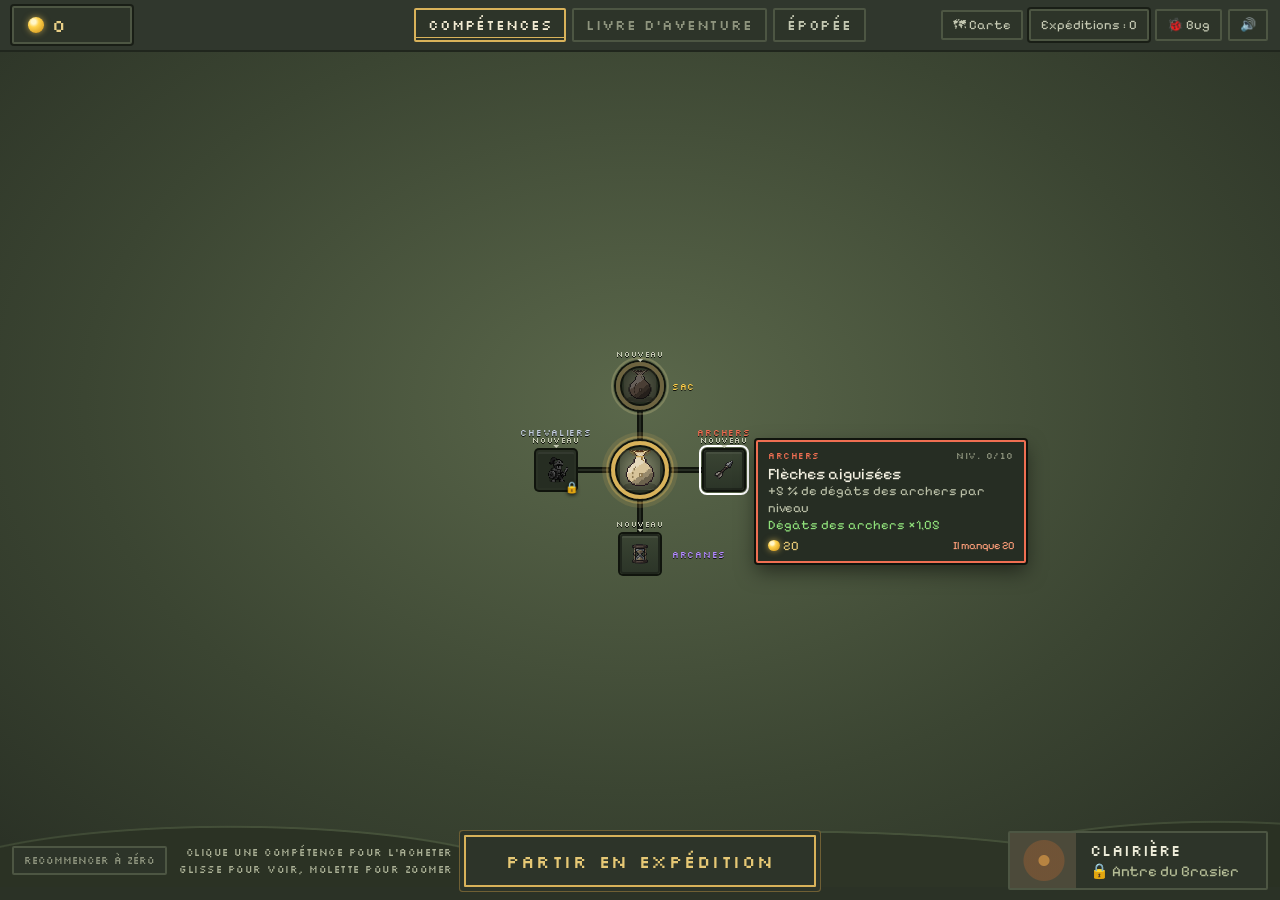
==== index.html @ e91e492b "Victoire animée sur l'écran de résultat et effets d'attaque propres à chaque classe Co-Authored-By: " ====
<!doctype html>
<html lang="fr">
<head>
<meta charset="utf-8">
<meta name="viewport" content="width=device-width, initial-scale=1, viewport-fit=cover">
<title>Sac sans Fond</title>
<link rel="preconnect" href="https://fonts.googleapis.com">
<link rel="stylesheet" href="https://fonts.googleapis.com/css2?family=Pixelify+Sans:wght@400;500;600;700&family=Silkscreen:wght@400;700&display=swap">
<link rel="stylesheet" href="style.css">
</head>
<body>
<div id="app">
  <canvas id="cv"></canvas>

  <div id="hud" hidden>
    <div id="hudLeft">
      <div class="chip" id="walletBox"><span class="coin-ico"></span><span id="wallet" class="num">0</span></div>
      <div id="runGain" class="num">+0 dans le sac</div>
      <div class="chip" id="bagBox">
        <div id="bagTop"><span id="tierName">Sac de toile</span><span id="tierMult">×1</span></div>
        <div class="bar"><div id="bagFill"></div></div>
        <div id="bagTxt" class="num">0 / 120</div>
      </div>
    </div>
    <div class="chip" id="timerBox"><div id="timer" class="num">30.0</div><div id="zoneTxt">Clairière</div></div>
    <div class="chip" id="screenBox"><div class="ttl">À l'écran</div><div id="screenList"></div></div>
  </div>
  <div class="chip" id="attrBox" hidden><div id="attrTop"><span id="attrName">Maintenir le clic : Focus</span><span id="attrTxt" class="num">3 s</span></div><div class="bar"><div id="attrFill"></div></div></div>
  <div id="bossBar" hidden><span id="bossName"></span><div class="bar"><div id="bossFill"></div></div></div>
  <div id="dropBar" hidden></div>
  <div id="ultBar" hidden></div>
  <div id="mapUi" hidden>
    <button class="edge" data-dir="up" aria-label="Aller vers le haut">▲</button>
    <button class="edge" data-dir="down" aria-label="Aller vers le bas">▼</button>
    <button class="edge" data-dir="left" aria-label="Aller vers la gauche">◀</button>
    <button class="edge" data-dir="right" aria-label="Aller vers la droite">▶</button>
    <canvas id="minimap" aria-label="Carte de la région"></canvas>
    <button class="ghost mute" id="muteRun" type="button">🔊</button>
  </div>
  <div id="hint" hidden>Clique pour larguer tes archers · Passe le gant sur les pièces</div>
  <div id="banner"></div>
  <div id="phase" hidden><div id="phaseTitle"></div><div id="phaseSub"></div><div class="tbar" id="phaseBar"><i id="phaseFill"></i><b style="left:25%"><u>×1,6</u></b><b style="left:50%"><u>×2,5</u></b><b style="left:75%"><u>×4</u></b></div></div>
  <div id="flash"></div>

  <section class="screen" id="atelier">
    <header class="topBar">
      <div class="chip big wallet"><span class="coin-ico"></span><span id="atelierWallet" class="num">0</span></div>
      <nav class="tabs" aria-label="Écrans de l'Atelier">
        <button class="tab on" type="button" aria-current="page">Compétences</button>
        <button class="tab" type="button" disabled title="Bientôt">Livre d'aventure</button>
      </nav>
      <div class="topRight">
        <button class="ghost worldBtn" id="worldBtn" type="button" title="Carte du monde (M)">🗺 Carte</button>
        <span class="chip small" id="runsChip">Expéditions : 0</span>
        <button class="ghost" id="bugBtn" type="button" title="Copie un rapport à coller sur Discord">🐞 Bug</button>
        <button class="ghost mute" type="button">🔊</button>
      </div>
    </header>
    <div id="treeWrap">
      <div id="treeScroll"><div id="treeInner"><svg id="treeLines"></svg></div></div>
      <aside id="info"></aside>
    </div>
    <div id="company" hidden></div>
    <div id="album" hidden></div>
    <div id="curio" hidden></div>
    <div id="epic" hidden></div>
    <div id="pets" hidden></div>
    <footer class="bottomBar">
      <div class="footLeft">
        <button class="ghost" id="reset">Recommencer à zéro</button>
        <p class="hintTxt">Clique une compétence pour l'acheter<br>Glisse pour voir, molette pour zoomer</p>
      </div>
      <button class="btn playBtn" id="go">Partir en expédition</button>
      <button class="zoneCard" id="lairBtn" type="button">
        <span class="zoneName" id="zoneName">Clairière</span>
        <span class="zoneBoss" id="zoneBoss">Antre du Brasier</span>
      </button>
      <span class="sub" id="stats" hidden></span>
    </footer>
  </section>

  <section class="screen" id="worldMap" hidden>
    <div class="wmBox">
      <header class="wmHead"><h2>Carte du monde</h2><span class="sub" id="wmSub"></span><button class="ghost" id="wmClose" type="button" aria-label="Fermer">✕</button></header>
      <div class="wmBody"><div id="wmPath"><svg id="wmLines"></svg></div><aside id="wmInfo"></aside></div>
    </div>
  </section>

  <section class="screen" id="result" hidden>
    <div class="box">
      <h2>Expédition terminée</h2>
      <canvas id="resParty" width="480" height="96"></canvas>
      <div class="resSub" id="resSub"></div>
      <div class="resTier"><span class="tierIco" id="resTierIco"></span><div class="tbar"><i id="resTierFill"></i><b style="left:25%"></b><b style="left:50%"></b><b style="left:75%"></b></div><span id="resMult" class="num"></span></div>
      <div class="resLine"><span>Ramassé</span><span class="num" id="resGot">0</span></div>
      <div class="total"><span><span class="coin-ico"></span>Total <b class="record" id="resRecord" hidden>Record !</b></span><span class="num" id="resTotal">0</span></div>
      <p class="resGoal" id="resGoal"></p>
      <dl id="resList"></dl>
      <p id="resNews"></p>
      <div class="resBtns">
        <button class="btn second" id="again" type="button">Rejouer</button>
        <button class="btn" id="back" type="button">Améliorer</button>
      </div>
      <div class="resKeys"><span><kbd>R</kbd> rejouer</span><span><kbd>Entrée</kbd> améliorer</span></div>
    </div>
    <div class="resDmg" id="resDmg"><h4>Dégâts de l'expédition</h4><ul id="dmgList"></ul></div>
    <div class="resBetter" id="resBetter" hidden></div>
  </section>
</div>
<canvas id="wipe" aria-hidden="true"></canvas>
<script type="module" src="src/main.js"></script>
</body>
</html>
---- style.css ----
/* Sac sans Fond : un plateau de jeu plein écran, HUD en parchemin sombre, Atelier du mage entre deux expéditions. */
:root {
  --night: #141a11;
  --panel: rgba(30, 40, 27, .95);
  --line: #55653f;
  --parch: #eef0d8;
  --ink: #b5bd96;
  --gold: #ffcf4a;
  --ember: #e8743b;
  --leaf: #8fd06a;
  --display: 'Pixelify Sans', 'Courier New', monospace;
  --body: 'Pixelify Sans', system-ui, sans-serif;
  color-scheme: dark;
}
* { box-sizing: border-box; }
html, body { height: 100%; margin: 0; }
body { background: var(--night); color: var(--parch); font-family: var(--body); overflow: hidden; -webkit-user-select: none; user-select: none; }
#app { position: relative; height: 100%; overflow: hidden; }
#cv { position: absolute; inset: 0; width: 100%; height: 100%; display: block; touch-action: none; cursor: none; }
.num { font-variant-numeric: tabular-nums; }
.coin-ico { display: inline-block; width: .9em; height: .85em; border-radius: 50%; background: radial-gradient(circle at 35% 30%, #fff6c8 0 15%, #ffd34d 35%, #c98a14 100%); box-shadow: 0 0 6px rgba(255, 210, 90, .6); vertical-align: -.08em; }
[hidden] { display: none !important; }

/* HUD */
#hud { position: absolute; inset: 0 0 auto 0; display: flex; gap: 10px; align-items: flex-start; justify-content: space-between; flex-wrap: wrap;
  padding-top: calc(10px + env(safe-area-inset-top, 0px)); padding-left: max(12px, env(safe-area-inset-left, 0px)); padding-right: max(12px, env(safe-area-inset-right, 0px)); pointer-events: none; }
.chip { background: var(--panel); border: 1px solid var(--line); border-radius: 12px; padding: 6px 12px; display: flex; align-items: center; gap: 8px; }
.chip.big { font-family: var(--display); font-size: 24px; color: var(--gold); }
#wallet { font-family: var(--display); font-size: 22px; color: var(--gold); }
#bagBox { flex-direction: column; align-items: stretch; gap: 4px; min-width: 190px; }
#bagTop { display: flex; justify-content: space-between; gap: 8px; font-size: 13px; font-weight: 800; }
.bar { height: 9px; border-radius: 5px; background: #120c07; overflow: hidden; position: relative; }
#bagFill { position: absolute; inset: 0 auto 0 0; width: 0; background: var(--tier, #d8c49a); }
#bagTxt { font-size: 12px; color: var(--ink); }
#timerBox { flex-direction: column; gap: 0; text-align: center; }
#timer { font-family: var(--display); font-size: 28px; line-height: 1; }
#zoneTxt { font-size: 11px; letter-spacing: .08em; text-transform: uppercase; color: var(--ink); }
#hudLeft { display: flex; flex-direction: column; align-items: flex-start; gap: 6px; }
#runGain { font-family: var(--display); font-size: 16px; color: var(--gold); text-shadow: 0 2px 0 #24161e, 0 0 6px rgba(0,0,0,.6); padding-left: 4px; }
#runGain.pop { animation: pop .25s ease-out; }
@keyframes pop { from { transform: scale(1.25); } to { transform: scale(1); } }
#screenBox { flex-direction: column; align-items: stretch; gap: 2px; min-width: 120px; font-size: 13px; }
#screenBox .ttl { font-size: 11px; letter-spacing: .08em; text-transform: uppercase; color: var(--ink); }
#screenList .row { display: flex; align-items: center; gap: 6px; font-weight: 800; }
#screenList canvas { width: 22px; height: 22px; image-rendering: pixelated; }
#screenList .hp { margin-left: auto; color: #9be36b; font-size: 12px; }
#attrBox { position: absolute; left: 50%; transform: translateX(-50%); bottom: calc(76px + env(safe-area-inset-bottom, 0px)); flex-direction: column; align-items: stretch; gap: 4px; min-width: 250px; font-size: 12px; font-weight: 800; color: var(--parch); pointer-events: none; }
#attrTop { display: flex; justify-content: space-between; gap: 10px; }
#attrTxt { color: var(--ink); font-weight: 500; }
#attrFill { height: 100%; width: 100%; background: #7fe0ff; }
#attrBox.lock #attrFill { background: #5a6a78; }
#attrBox.tear #attrFill { background: var(--gold); }

#dropBar { position: absolute; left: 50%; transform: translateX(-50%); bottom: calc(12px + env(safe-area-inset-bottom, 0px)); display: flex; gap: 8px; }
.card { font-family: var(--body); background: var(--panel); color: var(--parch); border: 2px solid var(--gold); border-radius: 14px; padding: 6px 14px 6px 8px; display: flex; align-items: center; gap: 8px; font-weight: 800; font-size: 14px; }
.card canvas { width: 34px; height: 34px; }
button.card { cursor: pointer; position: relative; border-color: var(--line); }
button.card.sel { border-color: var(--gold); box-shadow: 0 0 14px rgba(255, 207, 74, .45); }
.card .key { position: absolute; top: -8px; left: -6px; font-size: 11px; background: #141a11; border: 1px solid var(--line); border-radius: 6px; padding: 0 5px; color: var(--ink); }
#bossBar { position: absolute; top: calc(86px + env(safe-area-inset-top, 0px)); left: 50%; transform: translateX(-50%); width: min(360px, calc(100% - 140px)); pointer-events: none;
  background: var(--panel); border: 1px solid #a8242a; border-radius: 10px; padding: 4px 10px 6px; text-align: center; font-family: var(--display); font-size: 14px; color: #ffb090; }
#bossFill { height: 100%; width: 100%; background: linear-gradient(90deg, #a8242a, #ff5a2a); }
.card .cnt { font-family: var(--display); font-size: 22px; color: var(--gold); }
.card.empty { opacity: .45; border-color: var(--line); }
#hint { position: absolute; left: 50%; transform: translateX(-50%); bottom: calc(126px + env(safe-area-inset-bottom, 0px)); font-size: 14px; color: var(--parch); background: var(--panel); border-radius: 8px; padding: 4px 12px; pointer-events: none; white-space: nowrap; }

#banner { position: absolute; left: 0; right: 0; top: 22%; text-align: center; pointer-events: none; font-family: var(--display); font-size: clamp(36px, 8vw, 76px); color: var(--gold);
  text-shadow: 0 4px 0 #6b3a0c, 0 0 28px rgba(255, 200, 80, .45); opacity: 0; padding: 0 16px; }
#banner small { display: block; font-family: var(--body); font-weight: 800; font-size: 17px; color: var(--parch); text-shadow: 0 2px 6px #000; }
#banner.show { animation: pop 2.2s ease forwards; }
@keyframes pop { 0% { opacity: 0; transform: scale(.6); } 12% { opacity: 1; transform: scale(1.08); } 20% { transform: scale(1); } 80% { opacity: 1; } 100% { opacity: 0; } }

/* Carte : boutons de déplacement sur les bords et mini-map */
#mapUi { position: absolute; inset: 0; pointer-events: none; }
.edge { position: absolute; pointer-events: auto; width: 34px; height: 34px; border-radius: 10px; border: 1px solid var(--line); background: var(--panel); color: var(--parch);
  font-size: 14px; cursor: pointer; opacity: .55; touch-action: none; display: flex; align-items: center; justify-content: center; padding: 0; }
.edge:hover, .edge:active { opacity: 1; }
.edge[data-dir=up] { top: 132px; left: 50%; transform: translateX(-50%); }
.edge[data-dir=down] { bottom: calc(64px + env(safe-area-inset-bottom, 0px)); left: 50%; transform: translateX(-50%); }
.edge[data-dir=left] { left: max(8px, env(safe-area-inset-left, 0px)); top: 50%; transform: translateY(-50%); }
.edge[data-dir=right] { right: max(8px, env(safe-area-inset-right, 0px)); top: 50%; transform: translateY(-50%); }
#minimap { position: absolute; pointer-events: auto; right: max(12px, env(safe-area-inset-right, 0px)); bottom: calc(12px + env(safe-area-inset-bottom, 0px));
  width: 190px; border: 2px solid var(--line); border-radius: 8px; background: #1c2a1c; cursor: pointer; touch-action: none; box-shadow: 0 4px 14px rgba(0,0,0,.45); }

#muteRun { position: absolute; pointer-events: auto; left: max(12px, env(safe-area-inset-left, 0px)); bottom: calc(12px + env(safe-area-inset-bottom, 0px)); background: var(--panel); font-size: 16px; }
.mute { font-size: 16px; line-height: 1; }

/* Écrans */
.screen { position: absolute; inset: 0; display: flex; flex-direction: column; background: rgba(20, 13, 7, .8); backdrop-filter: blur(3px); -webkit-backdrop-filter: blur(3px); }
.screenHead { display: flex; flex-wrap: wrap; gap: 12px; align-items: center; justify-content: space-between;
  padding: calc(14px + env(safe-area-inset-top, 0px)) max(16px, env(safe-area-inset-right, 0px)) 14px max(16px, env(safe-area-inset-left, 0px)); }
.screenFoot { display: flex; gap: 12px; align-items: center; padding: 0 16px calc(12px + env(safe-area-inset-bottom, 0px)); }
.logo { margin: 0; font-family: var(--display); font-size: clamp(30px, 5vw, 46px); line-height: .95; color: var(--parch); text-shadow: 0 3px 0 #4a2e12; }
.logo span { color: var(--gold); }
.sub { margin: 4px 0 0; font-size: 14px; color: var(--ink); max-width: 48ch; }
.headRight { display: flex; gap: 10px; align-items: center; flex-wrap: wrap; }
.btn { font-family: var(--display); font-size: 20px; border: 0; border-radius: 14px; padding: 10px 22px; cursor: pointer; color: #3a1d00; background: linear-gradient(#ffe08a, #f0a93a); box-shadow: 0 4px 0 #9a5a16; }
.btn:active { transform: translateY(2px); box-shadow: 0 2px 0 #9a5a16; }
.btn[disabled] { filter: grayscale(1) brightness(.6); cursor: not-allowed; }
.btn.lair { color: #fff2c8; background: linear-gradient(#ff8a4a, #c8401e); box-shadow: 0 4px 0 #6a1e0e; text-shadow: 0 1px 0 #6a1e0e; }
.btn.lair:active { box-shadow: 0 2px 0 #6a1e0e; }
.btn:focus-visible, .ghost:focus-visible, .node:focus-visible { outline: 3px solid var(--leaf); outline-offset: 2px; }
.ghost { font-family: var(--body); font-weight: 800; font-size: 13px; background: none; border: 1px solid var(--line); color: var(--ink); border-radius: 10px; padding: 6px 10px; cursor: pointer; }

#treeWrap { flex: 1; min-height: 0; position: relative; display: flex;
  background: radial-gradient(ellipse at 42% 52%, rgba(255, 214, 140, .10), transparent 55%), radial-gradient(ellipse at 50% 50%, rgba(20, 12, 8, .2), rgba(10, 6, 4, .65)); }
#treeScroll { flex: 1; min-width: 0; overflow: auto; }
#treeInner { position: relative; margin: 0 auto; }
#treeLines { position: absolute; inset: 0; pointer-events: none; }
/* Médaillons : anneau aux couleurs de la branche, pierre sombre au centre */
.node { --c: #ffcf4a; position: absolute; width: 70px; height: 70px; margin: -35px 0 0 -35px; border-radius: 50%; cursor: pointer; display: flex; align-items: center; justify-content: center; padding: 0;
  border: 3px solid color-mix(in srgb, var(--c) 35%, #3a2a1a);
  background: radial-gradient(circle at 50% 38%, #3e4a2f, #1f281a 70%);
  box-shadow: inset 0 0 0 3px #0e130b, inset 0 -6px 12px rgba(0, 0, 0, .5), 0 4px 10px rgba(0, 0, 0, .5);
  transition: transform .12s, box-shadow .2s; }
.node:hover { transform: scale(1.08); }
.node canvas { width: 46px; height: 46px; pointer-events: none; filter: saturate(.55) brightness(.75); }
.node.owned canvas, .node.afford canvas, .node.root canvas { filter: none; }
.node .lv { position: absolute; bottom: -11px; left: 50%; transform: translateX(-50%); font-size: 11px; font-weight: 800; background: #141a11; border: 1.5px solid color-mix(in srgb, var(--c) 50%, #3a2a1a); border-radius: 999px; padding: 0 7px; color: var(--ink); white-space: nowrap; }
.node.owned { border-color: var(--c); box-shadow: inset 0 0 0 3px #0e130b, inset 0 0 16px color-mix(in srgb, var(--c) 35%, transparent), 0 0 14px color-mix(in srgb, var(--c) 45%, transparent); }
.node.owned .lv { color: var(--parch); border-color: var(--c); }
.node.afford { border-color: var(--gold); animation: nodePulse 1.6s ease-in-out infinite; }
.node.afford .lv { color: var(--gold); border-color: var(--gold); }
@keyframes nodePulse { 0%, 100% { box-shadow: inset 0 0 0 3px #0e130b, 0 0 6px rgba(255, 207, 74, .3); } 50% { box-shadow: inset 0 0 0 3px #0e130b, 0 0 20px rgba(255, 207, 74, .75); } }
.node.max { border-color: var(--c); }
.node.max .lv { background: var(--c); color: #141a11; border-color: var(--c); }
.node.root { width: 92px; height: 92px; margin: -46px 0 0 -46px; border-width: 4px; border-color: #ffe7a0; box-shadow: inset 0 0 0 3px #0e130b, 0 0 26px rgba(255, 231, 160, .45); }
.node.root canvas { width: 62px; height: 62px; }
.node.teaser { width: 52px; height: 52px; margin: -26px 0 0 -26px; border-style: dashed; border-color: rgba(201, 180, 142, .35); background: rgba(20, 13, 8, .7); box-shadow: none; }
.node.teaser .q { font-family: var(--display); font-size: 24px; color: rgba(201, 180, 142, .45); }
.node.sel { outline: 3px solid #fff; outline-offset: 3px; }
.branchLbl { position: absolute; transform: translate(-50%, -50%); font-family: var(--display); font-size: 15px; letter-spacing: .14em; text-transform: uppercase; color: var(--c); opacity: .75; pointer-events: none; text-shadow: 0 2px 6px #000; white-space: nowrap; }
#info { --c: #ffcf4a; border-top: 3px solid var(--c) !important; position: relative; align-self: flex-end; flex: none; margin: 0 max(16px, env(safe-area-inset-right, 0px)) 16px 8px; width: min(300px, calc(100% - 32px)); background: var(--panel); border: 1px solid var(--line); border-radius: 16px; padding: 14px; display: flex; flex-direction: column; gap: 8px; }
#info h3 { margin: 0; font-family: var(--display); font-size: 22px; color: var(--parch); }
#info .branch { font-size: 11px; letter-spacing: .1em; text-transform: uppercase; color: var(--c); font-weight: 800; }
#info p { margin: 0; font-size: 15px; line-height: 1.4; }
#info .eff { font-size: 14px; color: var(--leaf); font-weight: 800; }
#info .locked { font-size: 14px; color: #e8c88a; font-weight: 700; margin-top: 10px; }

#result .box { margin: auto; width: min(420px, calc(100% - 32px)); background: var(--panel); border: 1px solid var(--line); border-radius: 20px; padding: 22px; display: flex; flex-direction: column; gap: 12px; }
#result h2 { margin: 0; font-family: var(--display); font-size: 30px; color: var(--gold); text-align: center; }
#result dl { display: grid; grid-template-columns: 1fr auto; gap: 6px 16px; margin: 0; font-size: 15px; }
#result dt { color: var(--ink); }
#result dd { margin: 0; text-align: right; font-weight: 800; }
#result .total { border-top: 1px solid var(--line); padding-top: 10px; font-family: var(--display); font-size: 26px; color: var(--gold); display: flex; justify-content: space-between; }

@media (max-width: 600px) {
  #bagBox { min-width: 140px; }
  #hint, #screenBox { display: none; }
  #attrBox { min-width: 200px; bottom: calc(70px + env(safe-area-inset-bottom, 0px)); }
  .card .nm { display: none; }
  #bossBar { top: 120px; }
  #minimap { width: 120px; bottom: calc(70px + env(safe-area-inset-bottom, 0px)); }
  .edge[data-dir=up] { top: 166px; }
  #info { position: static; width: auto; margin: 0 16px 12px; }
  #treeWrap { flex-direction: column; }
}
@media (prefers-reduced-motion: reduce) { #banner.show { animation-duration: 3s; } }

/* Grand arbre, façon circuit : petites tuiles serrées, traits à angle droit, pastilles d'état */
#treeWrap { display: block; }
#treeScroll { position: absolute; inset: 0; cursor: grab; scrollbar-width: thin; }
#treeScroll.drag { cursor: grabbing; }
#treeScroll.drag .node { pointer-events: none; }
.node, .node.t-up, .node.t-unlock, .node.t-secret, .node.t-lock, .node.t-cls {
  width: 46px; height: 46px; margin: -23px 0 0 -23px; border-radius: 7px; border: 2px solid #5e6c44;
  background: linear-gradient(#323d2a, #222b1d); box-shadow: inset 0 0 0 2px #0e130b, 0 3px 0 #080b06; animation: none; transition: transform .1s; }
.node canvas, .node.t-up canvas, .node.t-unlock canvas, .node.t-secret canvas { width: 34px; height: 34px; filter: saturate(.6) brightness(.8); }
.node:hover { transform: scale(1.1); z-index: 3; }
.node.owned { border-color: #d9b45a; background: linear-gradient(#3f4c30, #28331f); box-shadow: inset 0 0 0 2px #0e130b, 0 3px 0 #080b06, 0 0 10px color-mix(in srgb, var(--c) 40%, transparent); }
.node.owned canvas, .node.afford canvas, .node.root canvas { filter: none; }
.node.afford { border-color: #ffd34d; animation: none; }
.node.t-unlock { border-style: double; border-width: 4px; }
.node.t-secret { border-style: dashed; }
.node.t-major, .node.t-cls { width: 54px; height: 54px; margin: -27px 0 0 -27px; border-radius: 50%; border: 3px solid #b8913f; box-shadow: inset 0 0 0 2px #0e130b, 0 0 0 2px #0e130b, 0 3px 0 #080b06; }
.node.t-major canvas, .node.t-cls canvas { width: 38px; height: 38px; }
.node.t-cls { border-color: #b58fd6; background: radial-gradient(circle at 50% 38%, #3e2c4a, #1a1220 70%); }
.node.t-lock { width: 50px; height: 50px; margin: -25px 0 0 -25px; border-radius: 16px; border: 3px double #8a7350; }
.node.t-ult { width: 42px; height: 42px; margin: -21px 0 0 -21px; border-radius: 5px; transform: rotate(45deg); border: 2px solid #c8613a; background: linear-gradient(135deg, #4a2418, #1d0f0a); }
.node.t-ult:hover { transform: rotate(45deg) scale(1.1); }
.node.t-ult canvas, .node.t-ult .pad, .node.t-ult .q, .node.t-ult .dot, .node.t-ult .ok { transform: rotate(-45deg); }
.node.t-ult canvas { width: 30px; height: 30px; }
.node.root { width: 70px; height: 70px; margin: -35px 0 0 -35px; border-radius: 50%; border: 4px solid #ffe7a0; box-shadow: inset 0 0 0 3px #0e130b, 0 0 0 3px #0e130b, 0 0 22px rgba(255, 231, 160, .45); }
.node.root canvas { width: 50px; height: 50px; }
.node.teaser { width: 34px; height: 34px; margin: -17px 0 0 -17px; border: 2px dashed #3c4830; background: #141a11; box-shadow: none; border-radius: 6px; clip-path: none; transform: none; }
.node.teaser .q { font-family: var(--display); font-size: 17px; color: #5d4e3a; }
.node.soon { border-style: dashed; border-color: #3c4830; background: #161d13; box-shadow: none; }
.node.soon canvas { filter: grayscale(1) brightness(.45); }
.node.locked { border-color: #5d5244; background: #192017; }
.node.locked canvas { filter: grayscale(1) brightness(.5); }
.node.sel { outline: 2px solid #fff; outline-offset: 3px; }
.node .lv { display: none; }
.node .dot { position: absolute; top: -5px; right: -5px; width: 11px; height: 11px; border-radius: 50%; background: #ffb020; box-shadow: 0 0 0 2px #0e130b, 0 0 8px #ffb020; }
.node .ok { position: absolute; right: -6px; bottom: -6px; min-width: 15px; height: 15px; padding: 0 2px; border-radius: 4px; background: #3fae4a; color: #fff; font: 900 10px/15px var(--body); text-align: center; box-shadow: 0 0 0 2px #0e130b; }
.node .pad { position: absolute; right: -7px; bottom: -6px; font-size: 13px; line-height: 1; filter: drop-shadow(0 1px 2px #000); color: var(--ink); }
.node .badge { position: absolute; top: auto; bottom: -15px; left: 50%; transform: translateX(-50%); font: 800 11px var(--display); color: #141a11; background: var(--gold); border-radius: 4px; padding: 0 4px; white-space: nowrap; }
.node.t-cls .badge { background: #e6c3ff; letter-spacing: -1px; }
.branchLbl { font-size: 11px; letter-spacing: .12em; opacity: 1; transform: translate(-50%, -50%); }
#info { position: absolute; z-index: 5; margin: 0; width: min(300px, calc(100% - 32px)); pointer-events: none; padding: 10px 12px; gap: 5px; box-shadow: 0 8px 24px rgba(0, 0, 0, .55); }
#info .btn { pointer-events: auto; font-size: 17px; padding: 7px 14px; }
#info h3 { font-size: 19px; }
#info p { font-size: 14px; }
#info .cond { font-size: 14px; color: #ff9f7a; font-weight: 700; }
#info .need { font-size: 13px; color: #ff9f7a; font-weight: 700; }
.branchLbl.right { transform: translate(0, -50%); }
.branchLbl.left { transform: translate(-100%, -50%); }

/* Thème pixel + vert mousse */
#treeWrap { background: radial-gradient(ellipse at 50% 45%, #3d4b30 0%, #2a3522 55%, #1a2215 100%) !important; }
#treeWrap::after { content: ''; position: absolute; left: 0; right: 0; bottom: 0; height: 70px; pointer-events: none;
  background: radial-gradient(ellipse 60% 100% at 30% 100%, #1d2618 60%, transparent 61%), radial-gradient(ellipse 55% 90% at 80% 100%, #1a2215 60%, transparent 61%); opacity: .9; }
body { -webkit-font-smoothing: none; font-smooth: never; }
h1, .btn, #info h3 { letter-spacing: .02em; }

/* Atelier : barre d'onglets en haut, barre de jeu en bas */
:root { --ui: 'Silkscreen', 'Pixelify Sans', monospace; }
#atelier { background: #1a2215; backdrop-filter: none; -webkit-backdrop-filter: none; }
.topBar { display: grid; grid-template-columns: 1fr auto 1fr; align-items: center; gap: 10px; padding: calc(8px + env(safe-area-inset-top, 0px)) max(12px, env(safe-area-inset-right, 0px)) 8px max(12px, env(safe-area-inset-left, 0px)); background: #202a1a; border-bottom: 2px solid #0e130b; box-shadow: 0 2px 0 #3c4830; z-index: 2; }
.topBar .wallet { justify-self: start; font-family: var(--ui); font-size: 18px; padding: 4px 12px; border-radius: 4px; }
.tabs { display: flex; gap: 6px; }
.tab { font: 400 15px var(--ui); letter-spacing: .08em; text-transform: uppercase; color: var(--ink); background: #1a2215; border: 2px solid #3c4830; border-radius: 3px; padding: 6px 16px; cursor: pointer; }
.tab.on { color: var(--parch); border-color: var(--gold); box-shadow: inset 0 -3px 0 var(--gold); }
.tab[disabled] { opacity: .55; cursor: default; }
.topRight { justify-self: end; display: flex; gap: 6px; align-items: center; }
.chip.small { font: 400 13px var(--ui); color: var(--ink); padding: 6px 10px; border-radius: 3px; }
.topRight .ghost { border-radius: 3px; border-width: 2px; }
.bottomBar { display: grid; grid-template-columns: 1fr auto 1fr; align-items: center; gap: 12px; padding: 10px max(12px, env(safe-area-inset-right, 0px)) calc(10px + env(safe-area-inset-bottom, 0px)) max(12px, env(safe-area-inset-left, 0px)); background: #202a1a; border-top: 2px solid #0e130b; box-shadow: 0 -2px 0 #3c4830; z-index: 2; }
.footLeft { display: flex; align-items: center; gap: 12px; min-width: 0; }
.footLeft .ghost { font: 400 11px var(--ui); border-radius: 3px; flex: none; }
.hintTxt { margin: 0; font: 400 11px/1.5 var(--ui); color: var(--ink); text-transform: uppercase; letter-spacing: .04em; text-align: right; flex: 1; }
.playBtn { font: 700 20px var(--ui); text-transform: uppercase; letter-spacing: .06em; border-radius: 4px; padding: 12px 34px; color: var(--gold); background: #1a2215; border: 3px solid var(--gold); box-shadow: inset 0 0 0 2px #0e130b, 0 3px 0 #0e130b; }
.playBtn:active { box-shadow: inset 0 0 0 2px #0e130b; }
.zoneCard { justify-self: end; display: flex; flex-direction: column; align-items: flex-start; gap: 2px; min-width: 220px; padding: 8px 14px 8px 64px; border-radius: 4px; border: 2px solid #3c4830; cursor: pointer; text-align: left;
  background: radial-gradient(circle at 30px 50%, rgba(255, 170, 70, .55) 0 6px, rgba(255, 120, 40, .18) 7px 22px, transparent 23px), #29341f; color: var(--parch); }
.zoneCard .zoneName { font: 400 16px var(--ui); text-transform: uppercase; letter-spacing: .06em; }
.zoneCard .zoneBoss { font: 500 14px var(--body); color: var(--gold); }
.zoneCard[disabled] { cursor: default; }
.zoneCard[disabled] .zoneBoss { color: var(--ink); }
.zoneCard:not([disabled]):hover { border-color: var(--gold); }
.branchLbl { font-family: var(--ui); font-size: 10px; letter-spacing: .1em; }
.node .badge, .node .ok { font-family: var(--ui); }
#info .branch { font-family: var(--ui); font-size: 10px; }
#info { border-radius: 4px; border-width: 2px; }
#info .btn { font-family: var(--ui); font-size: 14px; border-radius: 3px; }
/* nœuds majeurs : un halo doré autour du médaillon */
.node.t-major:not(.teaser)::before, .node.t-cls:not(.teaser)::before { content: ''; position: absolute; inset: -12px; border-radius: 50%; border: 2px solid rgba(255, 207, 74, .35); box-shadow: 0 0 14px rgba(255, 207, 74, .18); pointer-events: none; }
.node.t-major.owned::before { border-color: rgba(255, 207, 74, .6); }
@media (max-width: 860px) {
  .topBar { grid-template-columns: auto 1fr; }
  .tabs { justify-self: center; }
  .topRight { display: none; }
  .bottomBar { grid-template-columns: 1fr auto; }
  .footLeft { display: none; }
  .zoneCard { min-width: 0; }
}
#info { display: block; }
#info > * { margin: 0 0 5px; }
#info .infoIco { float: left; width: 46px; height: 46px; margin: 2px 10px 4px 0; border: 2px solid #5e6c44; border-radius: 4px; background: #222b1d; image-rendering: pixelated; }
#info .btn { display: block; width: 100%; clear: both; }
/* Effets d'achat dans l'arbre */
.node.pop { animation: nodePop .42s cubic-bezier(.3, 1.8, .5, 1); }
@keyframes nodePop { 0% { scale: 1; } 35% { scale: 1.35; } 100% { scale: 1; } }
.node.reveal { animation: nodeReveal .45s cubic-bezier(.3, 1.6, .5, 1) both; }
@keyframes nodeReveal { 0% { scale: 0; opacity: 0; } 100% { scale: 1; opacity: 1; } }
.spark { position: absolute; width: 5px; height: 5px; margin: -2px 0 0 -2px; pointer-events: none; z-index: 4; animation: spark .6s ease-out forwards; }
@keyframes spark { 0% { transform: translate(0, 0); opacity: 1; } 100% { transform: translate(var(--dx), var(--dy)); opacity: 0; } }
.buyRing { position: absolute; width: 20px; height: 20px; margin: -10px 0 0 -10px; border: 3px solid; border-radius: 50%; pointer-events: none; z-index: 4; animation: buyRing .55s ease-out forwards; }
@keyframes buyRing { 0% { transform: scale(1); opacity: .9; } 100% { transform: scale(5); opacity: 0; } }
.costFly { position: absolute; transform: translate(-50%, -50%); font: 700 16px var(--ui); color: #ffd34d; text-shadow: 0 2px 0 #0e130b, 0 0 6px #000; pointer-events: none; z-index: 5; white-space: nowrap; animation: costFly 1.1s ease-out forwards; }
@keyframes costFly { 0% { translate: 0 6px; opacity: 0; } 15% { translate: 0 0; opacity: 1; } 100% { translate: 0 -40px; opacity: 0; } }
.chip.spend { animation: spend .35s ease-out; }
@keyframes spend { 30% { transform: scale(1.12); color: #ff9f7a; } }
.node .newTag { position: absolute; bottom: calc(100% + 6px); left: 50%; transform: translateX(-50%); font: 400 9px var(--ui); letter-spacing: .08em; text-transform: uppercase; color: var(--parch); background: #0e130b; border: 1px solid var(--gold); border-radius: 2px; padding: 1px 4px; white-space: nowrap; pointer-events: none; animation: newBob 1.4s ease-in-out infinite; }
.node.t-ult .newTag { transform: rotate(-45deg) translate(0, -6px); }
@keyframes newBob { 50% { translate: 0 -3px; } }
@media (prefers-reduced-motion: reduce) { .node.pop, .node.reveal, .spark, .buyRing, .costFly, .node .newTag { animation: none; } .spark, .buyRing { display: none; } }
/* Fiche d'explication d'un événement (première fois) */
.evCard { position: absolute; left: 50%; top: 50%; transform: translate(-50%, -50%); z-index: 20; width: min(440px, calc(100% - 32px)); display: grid; grid-template-columns: 64px 1fr; gap: 10px 14px; align-items: center;
  background: var(--panel); border: 3px solid var(--gold); border-radius: 4px; padding: 14px; box-shadow: 0 0 0 3px #0e130b, 0 12px 40px rgba(0, 0, 0, .6); animation: evIn .3s cubic-bezier(.3, 1.6, .5, 1); }
.evCard canvas { width: 64px; height: 64px; background: #222b1d; border: 2px solid #5e6c44; border-radius: 4px; image-rendering: pixelated; }
.evCard h3 { margin: 0 0 4px; font: 700 18px var(--ui); color: var(--gold); text-transform: uppercase; letter-spacing: .05em; }
.evCard p { margin: 0; font-size: 15px; line-height: 1.35; }
.evCard .btn { grid-column: 1 / -1; justify-self: end; font: 400 14px var(--ui); text-transform: uppercase; padding: 7px 18px; border-radius: 3px; }
@keyframes evIn { 0% { transform: translate(-50%, -50%) scale(.6); opacity: 0; } 100% { transform: translate(-50%, -50%) scale(1); opacity: 1; } }
/* Bilan : panneau à droite, la carte reste visible derrière */
#result { background: linear-gradient(90deg, rgba(10, 14, 8, .15), rgba(10, 14, 8, .7)); backdrop-filter: none; -webkit-backdrop-filter: none; }
#result .box { margin: auto max(24px, 6vw) auto auto; width: min(400px, calc(100% - 32px)); border: 3px solid var(--gold); border-radius: 4px; box-shadow: 0 0 0 3px #0e130b, 0 16px 40px rgba(0, 0, 0, .6); animation: evIn2 .35s cubic-bezier(.3, 1.5, .5, 1); }
@keyframes evIn2 { 0% { transform: translateX(40px); opacity: 0; } 100% { transform: none; opacity: 1; } }
#result h2 { font: 700 22px var(--ui); text-transform: uppercase; letter-spacing: .06em; color: #1b140e; background: var(--gold); margin: -22px -22px 4px; padding: 10px; box-shadow: inset 0 -3px 0 #c98a14; }
#result dl { font-size: 14px; }
#result .total { font: 700 24px var(--ui); align-items: center; }
#result .record { font: 400 11px var(--ui); color: #1b140e; background: #ff9f7a; border-radius: 2px; padding: 2px 5px; vertical-align: 3px; margin-left: 6px; animation: newBob 1.2s ease-in-out infinite; display: inline-block; }
#resNews { margin: 0; min-height: 1em; font: 400 13px var(--ui); color: var(--leaf); text-transform: uppercase; text-align: center; }
.resBtns { display: grid; grid-template-columns: 1fr 1fr; gap: 10px; }
.resBtns .btn { font: 700 15px var(--ui); text-transform: uppercase; border-radius: 3px; padding: 10px 8px; }
.resBtns .btn.second { color: var(--parch); background: #29341f; box-shadow: 0 4px 0 #0e130b; border: 2px solid #5e6c44; }
.resBtns kbd { display: block; font: 400 9px var(--ui); opacity: .7; margin-top: 2px; }

/* ===== Rendu v3 : plus fin, plus sobre, plus lisible (d'après l'analyse des vidéos de référence) =====
   Règles : traits fins cernés de noir, tuiles petites et sombres, cadre qui dit l'état
   (sombre = pas encore, crème lumineux = achetable, or = acheté + coche verte), texte pixel fin, jamais en gras. */
:root { --v3-bg1: #5b684b; --v3-bg2: #3b4532; --v3-bg3: #2b3226; --v3-panel: #2d3429; --v3-edge: #4d5643; --v3-ink: #c4c8b2; --v3-dim: #8e947e; --v3-gold: #d8b25a; --v3-cream: #f4ecd2; --v3-ok: #4fb54a; }
#atelier { background: var(--v3-bg3); }
#treeWrap { background: radial-gradient(ellipse 70% 75% at 50% 42%, var(--v3-bg1) 0%, var(--v3-bg2) 62%, var(--v3-bg3) 100%) !important; }
/* sol sombre ondulé en bas, la barre du bas est posée dessus */
#treeWrap::after { height: 64px; opacity: 1;
  background: radial-gradient(ellipse 34% 120% at 18% 100%, #323a2b 70%, transparent 71%), radial-gradient(ellipse 40% 110% at 62% 100%, #343c2d 70%, transparent 71%), radial-gradient(ellipse 30% 130% at 95% 100%, #313929 70%, transparent 71%); }

/* barres du haut et du bas : sombres, fines, texte clair non gras */
.topBar { background: #30372d; border-bottom: 2px solid #20261d; box-shadow: none; padding-top: calc(6px + env(safe-area-inset-top, 0px)); padding-bottom: 6px; }
.topBar .wallet { font: 400 16px var(--ui); color: #e9cf86; background: var(--v3-panel); border: 2px solid var(--v3-edge); border-radius: 2px; padding: 5px 14px; min-width: 120px; }
.tab { font: 400 14px var(--ui); letter-spacing: .06em; color: var(--v3-ink); background: var(--v3-panel); border: 2px solid var(--v3-edge); border-radius: 2px; padding: 6px 18px; box-shadow: none; }
.tab.on { color: #f1ead2; border-color: var(--v3-gold); box-shadow: inset 0 -4px 0 -2px var(--v3-panel), inset 0 -5px 0 -2px var(--v3-gold); }
.tab[disabled] { opacity: 1; color: var(--v3-dim); }
.chip.small, .topRight .ghost { font: 400 13px var(--body); color: var(--v3-ink); background: var(--v3-panel); border: 2px solid var(--v3-edge); border-radius: 2px; }
.bottomBar { background: transparent; border-top: 0; box-shadow: none; margin-top: -64px; position: relative; padding-top: 8px; }
.hintTxt { font: 400 10px/1.7 var(--ui); color: #aab095; letter-spacing: .05em; }
.footLeft .ghost { font: 400 10px var(--ui); color: var(--v3-dim); background: var(--v3-panel); border: 2px solid var(--v3-edge); border-radius: 2px; }
.playBtn { font: 400 18px var(--ui); letter-spacing: .08em; color: #e6c875; background: var(--v3-panel); border: 2px solid var(--v3-gold); border-radius: 1px; padding: 12px 64px;
  box-shadow: 0 0 0 4px var(--v3-panel), 0 0 0 5px #6f5f34; }
.playBtn:hover { color: #fff1c4; border-color: #f0cf78; }
.playBtn:active { transform: translateY(1px); box-shadow: 0 0 0 4px var(--v3-panel), 0 0 0 5px #6f5f34; }
.zoneCard { border-radius: 2px; border: 2px solid var(--v3-edge); background: radial-gradient(circle at 34px 50%, rgba(255, 170, 70, .6) 0 5px, rgba(255, 120, 40, .2) 6px 20px, transparent 21px), linear-gradient(90deg, #4c4a3a 0 66px, var(--v3-panel) 66px); padding-left: 80px; min-width: 260px; }
.zoneCard .zoneName { font: 400 15px var(--ui); color: #ecebd8; letter-spacing: .06em; }
.zoneCard .zoneBoss { font: 400 15px var(--body); color: #e6c875; }

/* liens : fins, cernés de noir ; vifs une fois achetés, presque noirs sinon */
#treeLines path { shape-rendering: crispEdges; }

/* tuiles : petites, coins presque droits, fond ardoise, icône à 70 % */
.node, .node.t-up, .node.t-unlock, .node.t-secret, .node.t-lock, .node.t-cls {
  width: 40px; height: 40px; margin: -20px 0 0 -20px; border-radius: 3px; border: 2px solid #20261d;
  background: linear-gradient(#3a4433, #2c3528); box-shadow: 0 0 0 2px #10140d, inset 0 2px 0 rgba(255, 255, 255, .06); }
.node canvas, .node.t-up canvas, .node.t-unlock canvas, .node.t-secret canvas { width: 28px; height: 28px; filter: saturate(.35) brightness(.6); }
.node:hover { transform: scale(1.06); }
.node.owned { border-color: var(--v3-gold); background: linear-gradient(#45503a, #333d2d); box-shadow: 0 0 0 2px #10140d, inset 0 2px 0 rgba(255, 255, 255, .08); }
.node.afford { border-color: var(--v3-cream); background: linear-gradient(#4a5640, #36412f);
  box-shadow: 0 0 0 2px #10140d, 0 0 0 6px rgba(244, 228, 160, .16), 0 0 14px 4px rgba(244, 228, 160, .22); }
.node.owned.afford { border-color: var(--v3-cream); }
.node.max { border-color: var(--v3-gold); }
.node.t-unlock { border-style: solid; border-width: 2px; }
.node.t-unlock::after { content: ''; position: absolute; inset: 3px; border: 1px solid rgba(216, 178, 90, .35); border-radius: 1px; pointer-events: none; }
.node.locked, .node.soon { border-color: #2a3125; border-style: solid; background: #262d22; }
.node.locked canvas, .node.soon canvas { filter: grayscale(1) brightness(.4); }
.node .pad { right: -5px; bottom: -5px; font-size: 11px; }
/* pastille « achetable » : petite pièce orange en haut à droite */
.node .dot { top: -6px; right: -6px; width: 10px; height: 10px; border-radius: 50%; background: radial-gradient(circle at 35% 35%, #ffd98a, #f0a030 60%, #c87414); box-shadow: 0 0 0 2px #10140d; }
/* coche verte d'achat en bas à droite, sans chiffre (le niveau est dans la fiche) */
.node .ok { right: -5px; bottom: -5px; width: 12px; min-width: 0; height: 12px; padding: 0; border-radius: 1px; font: 400 9px/12px var(--ui); color: #eaffde; background: linear-gradient(#66c95c, #3c9a37); box-shadow: 0 0 0 2px #10140d; overflow: hidden; }
/* nœuds majeurs : médaillon rond, anneau or épais */
.node.t-major, .node.t-cls { width: 48px; height: 48px; margin: -24px 0 0 -24px; border-radius: 50%; border: 4px solid #6e6440;
  background: radial-gradient(circle at 50% 40%, #3e4835, #252c20 72%); box-shadow: 0 0 0 2px #10140d, inset 0 0 0 2px #10140d; }
.node.t-major canvas, .node.t-cls canvas { width: 32px; height: 32px; }
.node.t-major.owned, .node.t-cls.owned { border-color: var(--v3-gold); }
.node.t-major.afford, .node.t-cls.afford { border-color: var(--v3-cream); box-shadow: 0 0 0 2px #10140d, inset 0 0 0 2px #10140d, 0 0 16px 6px rgba(244, 228, 160, .25); }
.node.t-major:not(.teaser)::before, .node.t-cls:not(.teaser)::before { inset: -9px; border: 2px solid rgba(244, 228, 160, .22); box-shadow: none; }
.node.t-major.owned::before { border-color: rgba(216, 178, 90, .4); }
.node.t-cls { border-color: #7b6690; }
.node.t-cls.owned { border-color: #c7a6e6; }
/* ultimes : losange à quatre pointes, notre forme à nous */
.node.t-ult { width: 36px; height: 36px; margin: -18px 0 0 -18px; border: 2px solid #8a5a3a; background: linear-gradient(135deg, #4a3020, #24170f); box-shadow: 0 0 0 2px #10140d, 0 0 0 6px rgba(232, 116, 59, .14); }
.node.t-ult.owned { border-color: #f09a5a; }
.node.t-ult canvas { width: 26px; height: 26px; }
/* le sac au centre */
.node.root { width: 58px; height: 58px; margin: -29px 0 0 -29px; border: 4px solid var(--v3-gold); background: radial-gradient(circle at 50% 40%, #4b5640, #2a3224 72%);
  box-shadow: 0 0 0 2px #10140d, inset 0 0 0 2px #10140d, 0 0 0 9px rgba(216, 178, 90, .14); }
.node.root canvas { width: 40px; height: 40px; }
.node .badge { bottom: -13px; font: 400 9px var(--ui); color: #10140d; background: var(--v3-gold); border-radius: 1px; padding: 1px 3px; box-shadow: 0 0 0 1px #10140d; }
.node .newTag { bottom: calc(100% + 7px); font: 400 8px var(--ui); color: var(--v3-ink); background: none; border: 0; padding: 0; text-shadow: 0 1px 0 #10140d; }
.node .newTag::after { content: ''; position: absolute; left: 50%; top: 100%; margin-left: -3px; border: 3px solid transparent; border-top-color: var(--v3-ink); }
.branchLbl { font: 400 9px var(--ui); letter-spacing: .08em; text-shadow: 0 1px 0 #10140d; }

/* fiche : panneau sombre fin, bord de la couleur de la famille, pas de gros bouton */
#info { background: #262d23; border: 2px solid var(--c) !important; border-radius: 2px; padding: 8px 10px 7px; width: min(270px, calc(100% - 32px)); box-shadow: 0 0 0 2px #10140d, 0 8px 20px rgba(0, 0, 0, .5); }
#info > * { margin: 0 0 3px; }
#info .infoIco { display: none; }
#info .branch { display: flex; justify-content: space-between; gap: 8px; font: 400 9px var(--ui); letter-spacing: .06em; color: var(--c); }
#info .branch i { font-style: normal; color: var(--v3-dim); }
#info h3 { font: 400 16px var(--body); color: #f4f1e2; letter-spacing: 0; }
#info p { font: 400 13px/1.3 var(--body); color: #b9bea6; }
#info .eff { font: 400 13px/1.3 var(--body); color: #e8ead8; }
#info .eff b { font-weight: 400; color: #8fe07a; }
#info .price { display: flex; justify-content: space-between; align-items: center; margin: 4px 0 0; font: 400 13px var(--body); color: #e6c875; }
#info .price .go { font: 400 9px var(--ui); color: #8fe07a; letter-spacing: .05em; }
#info .price .need { font: 400 11px var(--body); color: #ff9f7a; }
#info .locked, #info .cond { font: 400 12px var(--body); color: #e8b88a; margin-top: 4px; }
.node.owned canvas, .node.afford canvas, .node.root canvas { filter: none !important; }
#treeWrap::after { height: 70px; background: radial-gradient(ellipse 34% 120% at 18% 100%, #2b3224 70%, transparent 71%), radial-gradient(ellipse 40% 110% at 62% 100%, #2d3426 70%, transparent 71%), radial-gradient(ellipse 30% 130% at 95% 100%, #2a3123 70%, transparent 71%);
  filter: drop-shadow(0 -2px 0 rgba(120, 140, 95, .25)); }
.hintTxt { white-space: nowrap; }
.playBtn { padding: 12px 40px; min-width: 240px; }

/* ===== Rendu v3 en expédition : boîtes carrées sombres, bord fin, texte pixel fin ===== */
.chip { background: rgba(38, 45, 34, .92); border: 2px solid var(--v3-edge); border-radius: 2px; box-shadow: 0 0 0 2px rgba(16, 20, 13, .7); }
.chip.big, #wallet { font: 400 18px var(--ui); color: #e9cf86; }
#timer { font: 400 24px var(--ui); color: #f1ead2; }
#zoneTxt, #screenBox .ttl { font: 400 9px var(--ui); letter-spacing: .06em; color: var(--v3-dim); }
#bagTop { font: 400 11px var(--ui); color: #e9cf86; letter-spacing: .04em; text-transform: uppercase; }
#bagTxt { font: 400 12px var(--body); color: var(--v3-ink); }
.bar { height: 8px; border-radius: 0; background: #151a12; box-shadow: inset 0 0 0 1px #0c0f0a; }
#runGain { font: 400 13px var(--ui); color: #e9cf86; }
#screenList .row { font: 400 13px var(--body); }
#screenList .hp { font: 400 12px var(--body); color: #f08a6a; }
.card { border-radius: 2px; border: 2px solid var(--v3-edge); background: rgba(38, 45, 34, .94); font: 400 13px var(--ui); box-shadow: 0 0 0 2px rgba(16, 20, 13, .7); }
button.card.sel { border-color: var(--v3-cream); box-shadow: 0 0 0 2px #10140d, 0 0 14px rgba(244, 228, 160, .35); }
.card .cnt { font: 400 18px var(--ui); color: #e9cf86; }
.card .key { border-radius: 1px; font: 400 9px var(--ui); }
#hint { border-radius: 2px; font: 400 13px var(--body); color: var(--v3-ink); background: rgba(38, 45, 34, .9); border: 2px solid var(--v3-edge); }
#attrBox { font: 400 11px var(--ui); }
#attrTxt { font: 400 11px var(--body); }
#minimap { border-radius: 2px; border: 2px solid var(--v3-edge); box-shadow: 0 0 0 2px #10140d; }
#bossBar { border-radius: 2px; font: 400 12px var(--ui); }
.edge { border-radius: 2px; }
/* bandeau d'annonce : une bande sombre sur toute la largeur, texte pixel net */
#banner { top: 26%; padding: 10px 16px 12px; font: 400 clamp(26px, 4.2vw, 44px) var(--ui); letter-spacing: .06em; text-transform: uppercase; color: #f4e7b8;
  text-shadow: 0 3px 0 #10140d; background: linear-gradient(transparent, rgba(16, 20, 13, .72) 18%, rgba(16, 20, 13, .72) 82%, transparent); }
#banner small { font: 400 13px var(--body); text-transform: none; letter-spacing: 0; color: var(--v3-ink); text-shadow: 0 1px 0 #10140d; margin-top: 4px; }
/* fiche d'événement : bandeau de titre, texte plus petit, bouton sobre */
.evCard { border: 2px solid var(--v3-gold); border-radius: 2px; background: #262d23; box-shadow: 0 0 0 2px #10140d, 0 12px 40px rgba(0, 0, 0, .6); grid-template-columns: 56px 1fr; padding: 0 14px 12px; }
.evCard h3 { grid-column: 1 / -1; margin: 0 -14px 4px; padding: 7px 14px; font: 400 14px var(--ui); color: #f4e7b8; background: #343c2e; border-bottom: 2px solid #10140d; }
.evCard h3::before { content: 'i'; display: inline-block; width: 15px; height: 15px; margin-right: 8px; border: 2px solid var(--v3-gold); border-radius: 50%; font: 400 9px/11px var(--ui); text-align: center; color: var(--v3-gold); vertical-align: 1px; }
.evCard canvas { width: 56px; height: 56px; border-radius: 1px; border: 2px solid var(--v3-edge); }
.evCard p { font: 400 14px/1.35 var(--body); color: var(--v3-ink); }
.evCard .btn { font: 400 12px var(--ui); color: #e6c875; background: var(--v3-panel); border: 2px solid var(--v3-gold); border-radius: 1px; box-shadow: none; padding: 6px 16px; }
/* bilan */
#result .box { border: 2px solid var(--v3-gold); border-radius: 2px; background: #262d23; box-shadow: 0 0 0 2px #10140d, 0 16px 40px rgba(0, 0, 0, .6); }
#result h2 { font: 400 18px var(--ui); color: #2a2216; background: linear-gradient(#f0cf8a, #d8a95a); box-shadow: inset 0 -2px 0 #9a7430, 0 2px 0 #10140d; }
#result dl { font: 400 14px var(--body); }
#result dd { font-weight: 400; }
#result .total { font: 400 22px var(--ui); color: #e9cf86; }
.resBtns .btn { font: 400 13px var(--ui); color: #e6c875; background: var(--v3-panel); border: 2px solid var(--v3-gold); border-radius: 1px; box-shadow: none; }
.resBtns .btn.second { color: var(--v3-ink); border-color: var(--v3-edge); background: var(--v3-panel); box-shadow: none; }

/* ===== Rendu v3 : curseurs, fin d'expédition, transitions ===== */
:root { --cur: url("data:image/svg+xml,%3Csvg xmlns='http://www.w3.org/2000/svg' width='24' height='32' shape-rendering='crispEdges'%3E%3Crect x='0' y='0' width='2' height='2' fill='%2310140d'/%3E%3Crect x='0' y='2' width='2' height='2' fill='%2310140d'/%3E%3Crect x='2' y='2' width='2' height='2' fill='%2310140d'/%3E%3Crect x='0' y='4' width='2' height='2' fill='%2310140d'/%3E%3Crect x='2' y='4' width='2' height='2' fill='%23c9bf9e'/%3E%3Crect x='4' y='4' width='2' height='2' fill='%2310140d'/%3E%3Crect x='0' y='6' width='2' height='2' fill='%2310140d'/%3E%3Crect x='2' y='6' width='2' height='2' fill='%23c9bf9e'/%3E%3Crect x='4' y='6' width='2' height='2' fill='%23f4ecd2'/%3E%3Crect x='6' y='6' width='2' height='2' fill='%2310140d'/%3E%3Crect x='0' y='8' width='2' height='2' fill='%2310140d'/%3E%3Crect x='2' y='8' width='2' height='2' fill='%23c9bf9e'/%3E%3Crect x='4' y='8' width='2' height='2' fill='%23f4ecd2'/%3E%3Crect x='6' y='8' width='2' height='2' fill='%23f4ecd2'/%3E%3Crect x='8' y='8' width='2' height='2' fill='%2310140d'/%3E%3Crect x='0' y='10' width='2' height='2' fill='%2310140d'/%3E%3Crect x='2' y='10' width='2' height='2' fill='%23c9bf9e'/%3E%3Crect x='4' y='10' width='2' height='2' fill='%23f4ecd2'/%3E%3Crect x='6' y='10' width='2' height='2' fill='%23f4ecd2'/%3E%3Crect x='8' y='10' width='2' height='2' fill='%23f4ecd2'/%3E%3Crect x='10' y='10' width='2' height='2' fill='%2310140d'/%3E%3Crect x='0' y='12' width='2' height='2' fill='%2310140d'/%3E%3Crect x='2' y='12' width='2' height='2' fill='%23c9bf9e'/%3E%3Crect x='4' y='12' width='2' height='2' fill='%23f4ecd2'/%3E%3Crect x='6' y='12' width='2' height='2' fill='%23f4ecd2'/%3E%3Crect x='8' y='12' width='2' height='2' fill='%23f4ecd2'/%3E%3Crect x='10' y='12' width='2' height='2' fill='%23f4ecd2'/%3E%3Crect x='12' y='12' width='2' height='2' fill='%2310140d'/%3E%3Crect x='0' y='14' width='2' height='2' fill='%2310140d'/%3E%3Crect x='2' y='14' width='2' height='2' fill='%23c9bf9e'/%3E%3Crect x='4' y='14' width='2' height='2' fill='%23f4ecd2'/%3E%3Crect x='6' y='14' width='2' height='2' fill='%23f4ecd2'/%3E%3Crect x='8' y='14' width='2' height='2' fill='%23f4ecd2'/%3E%3Crect x='10' y='14' width='2' height='2' fill='%23f4ecd2'/%3E%3Crect x='12' y='14' width='2' height='2' fill='%23f4ecd2'/%3E%3Crect x='14' y='14' width='2' height='2' fill='%2310140d'/%3E%3Crect x='0' y='16' width='2' height='2' fill='%2310140d'/%3E%3Crect x='2' y='16' width='2' height='2' fill='%23c9bf9e'/%3E%3Crect x='4' y='16' width='2' height='2' fill='%23f4ecd2'/%3E%3Crect x='6' y='16' width='2' height='2' fill='%23f4ecd2'/%3E%3Crect x='8' y='16' width='2' height='2' fill='%23f4ecd2'/%3E%3Crect x='10' y='16' width='2' height='2' fill='%23f4ecd2'/%3E%3Crect x='12' y='16' width='2' height='2' fill='%23f4ecd2'/%3E%3Crect x='14' y='16' width='2' height='2' fill='%23f4ecd2'/%3E%3Crect x='16' y='16' width='2' height='2' fill='%2310140d'/%3E%3Crect x='0' y='18' width='2' height='2' fill='%2310140d'/%3E%3Crect x='2' y='18' width='2' height='2' fill='%23c9bf9e'/%3E%3Crect x='4' y='18' width='2' height='2' fill='%23f4ecd2'/%3E%3Crect x='6' y='18' width='2' height='2' fill='%23f4ecd2'/%3E%3Crect x='8' y='18' width='2' height='2' fill='%23f4ecd2'/%3E%3Crect x='10' y='18' width='2' height='2' fill='%23f4ecd2'/%3E%3Crect x='12' y='18' width='2' height='2' fill='%23f4ecd2'/%3E%3Crect x='14' y='18' width='2' height='2' fill='%23f4ecd2'/%3E%3Crect x='16' y='18' width='2' height='2' fill='%23f4ecd2'/%3E%3Crect x='18' y='18' width='2' height='2' fill='%2310140d'/%3E%3Crect x='0' y='20' width='2' height='2' fill='%2310140d'/%3E%3Crect x='2' y='20' width='2' height='2' fill='%23c9bf9e'/%3E%3Crect x='4' y='20' width='2' height='2' fill='%23f4ecd2'/%3E%3Crect x='6' y='20' width='2' height='2' fill='%23f4ecd2'/%3E%3Crect x='8' y='20' width='2' height='2' fill='%23f4ecd2'/%3E%3Crect x='10' y='20' width='2' height='2' fill='%23f4ecd2'/%3E%3Crect x='12' y='20' width='2' height='2' fill='%2310140d'/%3E%3Crect x='14' y='20' width='2' height='2' fill='%2310140d'/%3E%3Crect x='16' y='20' width='2' height='2' fill='%2310140d'/%3E%3Crect x='18' y='20' width='2' height='2' fill='%2310140d'/%3E%3Crect x='20' y='20' width='2' height='2' fill='%2310140d'/%3E%3Crect x='0' y='22' width='2' height='2' fill='%2310140d'/%3E%3Crect x='2' y='22' width='2' height='2' fill='%23c9bf9e'/%3E%3Crect x='4' y='22' width='2' height='2' fill='%23c9bf9e'/%3E%3Crect x='6' y='22' width='2' height='2' fill='%2310140d'/%3E%3Crect x='8' y='22' width='2' height='2' fill='%23c9bf9e'/%3E%3Crect x='10' y='22' width='2' height='2' fill='%23c9bf9e'/%3E%3Crect x='12' y='22' width='2' height='2' fill='%2310140d'/%3E%3Crect x='0' y='24' width='2' height='2' fill='%2310140d'/%3E%3Crect x='2' y='24' width='2' height='2' fill='%23c9bf9e'/%3E%3Crect x='4' y='24' width='2' height='2' fill='%2310140d'/%3E%3Crect x='8' y='24' width='2' height='2' fill='%2310140d'/%3E%3Crect x='10' y='24' width='2' height='2' fill='%23c9bf9e'/%3E%3Crect x='12' y='24' width='2' height='2' fill='%23c9bf9e'/%3E%3Crect x='14' y='24' width='2' height='2' fill='%2310140d'/%3E%3Crect x='0' y='26' width='2' height='2' fill='%2310140d'/%3E%3Crect x='2' y='26' width='2' height='2' fill='%2310140d'/%3E%3Crect x='8' y='26' width='2' height='2' fill='%2310140d'/%3E%3Crect x='10' y='26' width='2' height='2' fill='%23c9bf9e'/%3E%3Crect x='12' y='26' width='2' height='2' fill='%23c9bf9e'/%3E%3Crect x='14' y='26' width='2' height='2' fill='%2310140d'/%3E%3Crect x='0' y='28' width='2' height='2' fill='%2310140d'/%3E%3Crect x='10' y='28' width='2' height='2' fill='%2310140d'/%3E%3Crect x='12' y='28' width='2' height='2' fill='%23c9bf9e'/%3E%3Crect x='14' y='28' width='2' height='2' fill='%23c9bf9e'/%3E%3Crect x='16' y='28' width='2' height='2' fill='%2310140d'/%3E%3Crect x='12' y='30' width='2' height='2' fill='%2310140d'/%3E%3Crect x='14' y='30' width='2' height='2' fill='%2310140d'/%3E%3C/svg%3E") 1 1, default; --cur-on: url("data:image/svg+xml,%3Csvg xmlns='http://www.w3.org/2000/svg' width='24' height='32' shape-rendering='crispEdges'%3E%3Crect x='0' y='0' width='2' height='2' fill='%2310140d'/%3E%3Crect x='0' y='2' width='2' height='2' fill='%2310140d'/%3E%3Crect x='2' y='2' width='2' height='2' fill='%2310140d'/%3E%3Crect x='0' y='4' width='2' height='2' fill='%2310140d'/%3E%3Crect x='2' y='4' width='2' height='2' fill='%23b8892e'/%3E%3Crect x='4' y='4' width='2' height='2' fill='%2310140d'/%3E%3Crect x='0' y='6' width='2' height='2' fill='%2310140d'/%3E%3Crect x='2' y='6' width='2' height='2' fill='%23b8892e'/%3E%3Crect x='4' y='6' width='2' height='2' fill='%23f0c75a'/%3E%3Crect x='6' y='6' width='2' height='2' fill='%2310140d'/%3E%3Crect x='0' y='8' width='2' height='2' fill='%2310140d'/%3E%3Crect x='2' y='8' width='2' height='2' fill='%23b8892e'/%3E%3Crect x='4' y='8' width='2' height='2' fill='%23f0c75a'/%3E%3Crect x='6' y='8' width='2' height='2' fill='%23f0c75a'/%3E%3Crect x='8' y='8' width='2' height='2' fill='%2310140d'/%3E%3Crect x='0' y='10' width='2' height='2' fill='%2310140d'/%3E%3Crect x='2' y='10' width='2' height='2' fill='%23b8892e'/%3E%3Crect x='4' y='10' width='2' height='2' fill='%23f0c75a'/%3E%3Crect x='6' y='10' width='2' height='2' fill='%23f0c75a'/%3E%3Crect x='8' y='10' width='2' height='2' fill='%23f0c75a'/%3E%3Crect x='10' y='10' width='2' height='2' fill='%2310140d'/%3E%3Crect x='0' y='12' width='2' height='2' fill='%2310140d'/%3E%3Crect x='2' y='12' width='2' height='2' fill='%23b8892e'/%3E%3Crect x='4' y='12' width='2' height='2' fill='%23f0c75a'/%3E%3Crect x='6' y='12' width='2' height='2' fill='%23f0c75a'/%3E%3Crect x='8' y='12' width='2' height='2' fill='%23f0c75a'/%3E%3Crect x='10' y='12' width='2' height='2' fill='%23f0c75a'/%3E%3Crect x='12' y='12' width='2' height='2' fill='%2310140d'/%3E%3Crect x='0' y='14' width='2' height='2' fill='%2310140d'/%3E%3Crect x='2' y='14' width='2' height='2' fill='%23b8892e'/%3E%3Crect x='4' y='14' width='2' height='2' fill='%23f0c75a'/%3E%3Crect x='6' y='14' width='2' height='2' fill='%23f0c75a'/%3E%3Crect x='8' y='14' width='2' height='2' fill='%23f0c75a'/%3E%3Crect x='10' y='14' width='2' height='2' fill='%23f0c75a'/%3E%3Crect x='12' y='14' width='2' height='2' fill='%23f0c75a'/%3E%3Crect x='14' y='14' width='2' height='2' fill='%2310140d'/%3E%3Crect x='0' y='16' width='2' height='2' fill='%2310140d'/%3E%3Crect x='2' y='16' width='2' height='2' fill='%23b8892e'/%3E%3Crect x='4' y='16' width='2' height='2' fill='%23f0c75a'/%3E%3Crect x='6' y='16' width='2' height='2' fill='%23f0c75a'/%3E%3Crect x='8' y='16' width='2' height='2' fill='%23f0c75a'/%3E%3Crect x='10' y='16' width='2' height='2' fill='%23f0c75a'/%3E%3Crect x='12' y='16' width='2' height='2' fill='%23f0c75a'/%3E%3Crect x='14' y='16' width='2' height='2' fill='%23f0c75a'/%3E%3Crect x='16' y='16' width='2' height='2' fill='%2310140d'/%3E%3Crect x='0' y='18' width='2' height='2' fill='%2310140d'/%3E%3Crect x='2' y='18' width='2' height='2' fill='%23b8892e'/%3E%3Crect x='4' y='18' width='2' height='2' fill='%23f0c75a'/%3E%3Crect x='6' y='18' width='2' height='2' fill='%23f0c75a'/%3E%3Crect x='8' y='18' width='2' height='2' fill='%23f0c75a'/%3E%3Crect x='10' y='18' width='2' height='2' fill='%23f0c75a'/%3E%3Crect x='12' y='18' width='2' height='2' fill='%23f0c75a'/%3E%3Crect x='14' y='18' width='2' height='2' fill='%23f0c75a'/%3E%3Crect x='16' y='18' width='2' height='2' fill='%23f0c75a'/%3E%3Crect x='18' y='18' width='2' height='2' fill='%2310140d'/%3E%3Crect x='0' y='20' width='2' height='2' fill='%2310140d'/%3E%3Crect x='2' y='20' width='2' height='2' fill='%23b8892e'/%3E%3Crect x='4' y='20' width='2' height='2' fill='%23f0c75a'/%3E%3Crect x='6' y='20' width='2' height='2' fill='%23f0c75a'/%3E%3Crect x='8' y='20' width='2' height='2' fill='%23f0c75a'/%3E%3Crect x='10' y='20' width='2' height='2' fill='%23f0c75a'/%3E%3Crect x='12' y='20' width='2' height='2' fill='%2310140d'/%3E%3Crect x='14' y='20' width='2' height='2' fill='%2310140d'/%3E%3Crect x='16' y='20' width='2' height='2' fill='%2310140d'/%3E%3Crect x='18' y='20' width='2' height='2' fill='%2310140d'/%3E%3Crect x='20' y='20' width='2' height='2' fill='%2310140d'/%3E%3Crect x='0' y='22' width='2' height='2' fill='%2310140d'/%3E%3Crect x='2' y='22' width='2' height='2' fill='%23b8892e'/%3E%3Crect x='4' y='22' width='2' height='2' fill='%23b8892e'/%3E%3Crect x='6' y='22' width='2' height='2' fill='%2310140d'/%3E%3Crect x='8' y='22' width='2' height='2' fill='%23b8892e'/%3E%3Crect x='10' y='22' width='2' height='2' fill='%23b8892e'/%3E%3Crect x='12' y='22' width='2' height='2' fill='%2310140d'/%3E%3Crect x='0' y='24' width='2' height='2' fill='%2310140d'/%3E%3Crect x='2' y='24' width='2' height='2' fill='%23b8892e'/%3E%3Crect x='4' y='24' width='2' height='2' fill='%2310140d'/%3E%3Crect x='8' y='24' width='2' height='2' fill='%2310140d'/%3E%3Crect x='10' y='24' width='2' height='2' fill='%23b8892e'/%3E%3Crect x='12' y='24' width='2' height='2' fill='%23b8892e'/%3E%3Crect x='14' y='24' width='2' height='2' fill='%2310140d'/%3E%3Crect x='0' y='26' width='2' height='2' fill='%2310140d'/%3E%3Crect x='2' y='26' width='2' height='2' fill='%2310140d'/%3E%3Crect x='8' y='26' width='2' height='2' fill='%2310140d'/%3E%3Crect x='10' y='26' width='2' height='2' fill='%23b8892e'/%3E%3Crect x='12' y='26' width='2' height='2' fill='%23b8892e'/%3E%3Crect x='14' y='26' width='2' height='2' fill='%2310140d'/%3E%3Crect x='0' y='28' width='2' height='2' fill='%2310140d'/%3E%3Crect x='10' y='28' width='2' height='2' fill='%2310140d'/%3E%3Crect x='12' y='28' width='2' height='2' fill='%23b8892e'/%3E%3Crect x='14' y='28' width='2' height='2' fill='%23b8892e'/%3E%3Crect x='16' y='28' width='2' height='2' fill='%2310140d'/%3E%3Crect x='12' y='30' width='2' height='2' fill='%2310140d'/%3E%3Crect x='14' y='30' width='2' height='2' fill='%2310140d'/%3E%3C/svg%3E") 1 1, pointer; }
body, #treeScroll:not(.drag) { cursor: var(--cur); }
#treeScroll.drag { cursor: grabbing; }
button:not([disabled]), .node, .tab:not([disabled]), .zoneCard:not([disabled]), button.card, .ghost, .edge { cursor: var(--cur-on) !important; }
button[disabled] { cursor: var(--cur) !important; }

/* bandeau : lettres qui tombent une à une */
#banner .lt { display: inline-block; animation: ltIn .28s cubic-bezier(.2, 1.6, .5, 1) both; }
@keyframes ltIn { 0% { opacity: 0; transform: translateY(-14px) scale(1.6); } 100% { opacity: 1; transform: none; } }

/* titre de phase en haut : « Le sac déborde ! » puis « Rafle tout ! » */
#phase { position: absolute; left: 50%; top: 92px; transform: translateX(-50%); text-align: center; pointer-events: none; z-index: 6; width: min(520px, calc(100% - 32px)); }
#phase.in { animation: phaseIn .35s cubic-bezier(.2, 1.5, .5, 1) both; }
@keyframes phaseIn { 0% { opacity: 0; transform: translateX(-50%) translateY(-12px) scale(1.15); } 100% { opacity: 1; transform: translateX(-50%); } }
#phaseTitle { font: 400 clamp(24px, 3.6vw, 36px) var(--ui); letter-spacing: .06em; text-transform: uppercase; color: #f4e7b8; text-shadow: 0 3px 0 #10140d, 3px 0 0 #10140d, -3px 0 0 #10140d, 0 -3px 0 #10140d, 0 6px 12px rgba(0,0,0,.5); }
#phaseSub { font: 400 13px var(--body); color: var(--v3-ink); text-shadow: 0 1px 0 #10140d, 0 0 6px #10140d; margin-top: 2px; min-height: 0; }
.tbar { position: relative; height: 10px; background: #161b12; border: 2px solid #10140d; box-shadow: 0 0 0 1px #4d5643; }
.tbar i { position: absolute; left: 0; top: 0; bottom: 0; width: 0; background: #d8c49a; }
.tbar b { position: absolute; top: -3px; bottom: -3px; width: 2px; background: #10140d; }
#phaseBar { margin: 8px auto 0; width: min(360px, 80%); }
#flash { position: absolute; inset: 0; background: #fffbe8; opacity: 0; pointer-events: none; z-index: 7; }
#flash.on { animation: flashOn .5s ease-out; }
@keyframes flashOn { 0% { opacity: .85; } 100% { opacity: 0; } }

/* rideau de losanges entre les écrans */
#wipe { position: fixed; inset: 0; width: 100%; height: 100%; z-index: 50; display: none; pointer-events: auto; }

/* bilan d'expédition */
#result { background: none; align-items: stretch; }
#result .box { gap: 8px; padding: 18px 20px 14px; width: min(380px, calc(100% - 32px)); animation: resIn .4s cubic-bezier(.2, 1.3, .5, 1) both; }
@keyframes resIn { 0% { transform: translateX(60px); opacity: 0; } 100% { transform: none; opacity: 1; } }
#result h2 { margin: -18px -20px 0; }
#result .resSub { text-align: center; font: 400 11px var(--ui); letter-spacing: .08em; text-transform: uppercase; color: var(--v3-dim); }
#result .resTier { display: flex; align-items: center; gap: 8px; }
#result .resTier .tbar { flex: 1; }
#result .tierIco { width: 14px; height: 16px; border: 2px solid #10140d; border-radius: 3px 3px 5px 5px; flex: none; }
#result #resMult { font: 400 12px var(--ui); color: #e9cf86; min-width: 36px; text-align: right; }
#result .resLine { display: flex; justify-content: space-between; font: 400 12px var(--ui); text-transform: uppercase; letter-spacing: .06em; color: var(--v3-dim); border-bottom: 1px dashed #4d5643; padding-bottom: 6px; }
#result .resLine .num { color: var(--v3-ink); }
#result .total { border: 0; padding: 0; font-size: 15px; letter-spacing: .06em; text-transform: uppercase; }
#result .total > span:first-child { display: flex; align-items: center; gap: 6px; }
#result .total .coin-ico { width: 14px; height: 14px; }
#result #resTotal { font: 400 34px var(--ui); color: #f4d27a; text-shadow: 0 3px 0 #10140d; }
#result .resGoal { margin: 0; font: 400 12px var(--body); color: #9fd27a; text-align: right; }
#result dl { border-top: 1px solid #3a4233; padding-top: 6px; gap: 3px 12px; font-size: 12px; }
#result dt { color: var(--v3-dim); display: flex; align-items: center; gap: 6px; }
#result dt::before { content: ''; width: 6px; height: 6px; background: var(--c, #c4c8b2); box-shadow: 0 0 0 1px #10140d; }
#result dd { color: var(--v3-ink); }
#result #resNews { margin: 2px 0 0; font: 400 12px var(--ui); color: #9fd27a; text-align: center; animation: newBob 1.2s ease-in-out infinite; }
#result .resBtns { margin-top: 2px; }
#result .resKeys { display: flex; justify-content: space-around; font: 400 10px var(--ui); color: var(--v3-dim); text-transform: uppercase; }
#result .resKeys kbd { font: inherit; color: var(--v3-ink); border: 1px solid #4d5643; padding: 0 4px; margin-right: 3px; }
.resDmg { position: absolute; left: 24px; bottom: 24px; width: min(330px, calc(100% - 48px)); background: rgba(22, 27, 18, .88); border: 2px solid #4d5643; box-shadow: 0 0 0 2px #10140d; padding: 8px 12px 10px; animation: resUp .45s .25s cubic-bezier(.2, 1.3, .5, 1) both; }
@keyframes resUp { 0% { transform: translateY(30px); opacity: 0; } 100% { transform: none; opacity: 1; } }
.resDmg h4 { margin: 0 0 6px; font: 400 11px var(--ui); letter-spacing: .08em; text-transform: uppercase; color: var(--v3-dim); }
.resDmg ul { list-style: none; margin: 0; padding: 0; display: grid; gap: 5px; }
.resDmg li { display: grid; grid-template-columns: 24px 1fr auto 40px; grid-template-rows: auto 5px; column-gap: 8px; align-items: center; font: 400 12px var(--body); color: var(--v3-ink); }
.resDmg canvas { grid-row: 1 / 3; width: 24px; height: 24px; image-rendering: pixelated; }
.resDmg .pc { color: var(--v3-dim); text-align: right; }
.resDmg .dbar { grid-column: 2 / 5; height: 5px; background: #10140d; }
.resDmg .dbar i { display: block; height: 100%; width: 0; background: var(--v3-ok); transition: width .9s .5s cubic-bezier(.3, 0, .3, 1); }
.resBetter { position: absolute; left: 0; right: 0; bottom: 0; padding: 6px; text-align: center; font: 400 12px var(--ui); letter-spacing: .06em; text-transform: uppercase; color: #9fd27a; background: linear-gradient(90deg, transparent, rgba(16, 20, 13, .85) 20%, rgba(16, 20, 13, .85) 80%, transparent); animation: resUp .4s .6s both; }
@media (max-width: 760px) { .resDmg { display: none; } #result .box { margin: auto; } }

/* atelier : la dépense s'affiche à côté du compteur */
.chip.wallet { position: relative; }
.walletDelta { position: absolute; left: 100%; top: 50%; margin-left: 8px; font: 400 14px var(--ui); color: #ff7a6a; text-shadow: 0 2px 0 #10140d; white-space: nowrap; animation: deltaOut 1.2s ease-out forwards; }
@keyframes deltaOut { 0% { opacity: 0; transform: translate(-6px, -50%); } 15% { opacity: 1; transform: translate(0, -50%); } 70% { opacity: 1; } 100% { opacity: 0; transform: translate(0, -110%); } }
@media (prefers-reduced-motion: reduce) { #banner .lt, #phase.in, #flash.on, #result .box, .resDmg, .resBetter { animation: none; } }
.tbar b u { position: absolute; top: 100%; left: 50%; transform: translateX(-50%); margin-top: 3px; text-decoration: none; font: 400 11px var(--ui); color: #f4ecd2; text-shadow: 0 1px 0 #10140d, 1px 0 0 #10140d, -1px 0 0 #10140d, 0 -1px 0 #10140d; white-space: nowrap; }

/* ---------- Compagnie : équipement, forge, réserve ---------- */
.tab { position: relative; }
.tab .tabBang { display: none; position: absolute; top: -8px; right: -6px; font: 700 11px var(--ui); color: #1b140e; background: var(--gold); border-radius: 2px; padding: 0 4px; animation: newBob 1.2s ease-in-out infinite; }
.tab.bang .tabBang { display: block; }
#company { flex: 1; min-height: 0; display: grid; padding-bottom: 84px !important; grid-template-columns: minmax(220px, 1fr) minmax(300px, 1.25fr) minmax(280px, 1.35fr); gap: 12px; padding: 12px max(12px, env(safe-area-inset-right, 0px)) 12px max(12px, env(safe-area-inset-left, 0px));
  background: radial-gradient(ellipse 70% 75% at 50% 42%, var(--v3-bg1) 0%, var(--v3-bg2) 62%, var(--v3-bg3) 100%); overflow: auto; }
.cPanel { background: var(--v3-panel); border: 2px solid var(--v3-edge); border-radius: 2px; box-shadow: inset 0 0 0 2px #20261d; padding: 10px; display: flex; flex-direction: column; gap: 8px; min-height: 0; }
.cTitle { display: flex; justify-content: space-between; align-items: center; font: 400 12px var(--ui); letter-spacing: .08em; text-transform: uppercase; color: var(--v3-dim); }
.cTitle .shards { color: #e0c8ff; font-size: 14px; display: flex; align-items: center; gap: 2px; }
.mIco { width: 18px; height: 18px; image-rendering: pixelated; vertical-align: -4px; }
.gIco { width: 100%; height: 100%; image-rendering: pixelated; display: block; }
.cLines { overflow: auto; }
.cLine { display: grid; grid-template-columns: 44px 1fr; gap: 2px 10px; align-items: center; text-align: left; padding: 8px; background: #252b22; border: 2px solid var(--v3-edge); border-radius: 2px; color: var(--v3-cream); cursor: pointer; font-family: var(--body); position: relative; }
.cLine.on { border-color: var(--v3-gold); background: #343c2d; }
.cLine.on::after { content: '▶'; position: absolute; right: -12px; top: 50%; transform: translateY(-50%); color: var(--v3-gold); font-size: 12px; }
.cLine canvas { width: 44px; height: 44px; grid-row: span 2; image-rendering: pixelated; background: #1d2219; border: 2px solid #20261d; }
.cLine .nm { font: 400 14px var(--ui); }
.cLine .pc { font-size: 13px; color: #e9cf86; }
.cMini { grid-column: 2; display: flex; gap: 4px; }
.cMini .mini { width: 30px; height: 30px; border: 2px solid #4d5643; background: #1d2219; display: flex; align-items: center; justify-content: center; font-size: 11px; position: relative; color: var(--v3-dim); }
.cMini .mini.full { border-color: var(--r); }
.cMini .mini canvas { width: 26px; height: 26px; }
.rf { position: absolute; top: -7px; left: -6px; font: 400 10px var(--ui); color: #1b140e; background: var(--v3-gold); padding: 0 2px; border-radius: 1px; }
.cFoot { margin-top: auto; font-size: 12px; color: var(--v3-dim); }
.cSub { display: flex; gap: 6px; justify-content: center; }
.cSubTab { font: 400 12px var(--ui); text-transform: uppercase; letter-spacing: .06em; color: var(--v3-ink); background: #252b22; border: 2px solid var(--v3-edge); border-radius: 2px; padding: 5px 14px; cursor: pointer; }
.cSubTab.on { border-color: var(--v3-gold); color: var(--v3-cream); }
.cSubTab[disabled] { color: var(--v3-dim); cursor: default; }
.cEquip, .cRefine { display: flex; flex-direction: column; gap: 8px; align-items: stretch; }
.cHead { display: flex; align-items: center; gap: 10px; font: 400 16px var(--ui); color: var(--v3-cream); }
.cHead canvas { width: 40px; height: 40px; }
.cSlot { display: grid; grid-template-columns: 64px 1fr; gap: 10px; align-items: center; padding: 8px; background: #252b22; border: 2px solid var(--v3-edge); border-radius: 2px; }
.cSlot.full { cursor: pointer; border-color: color-mix(in srgb, var(--r) 60%, #4d5643); }
.cSlot.full:hover { border-color: var(--r); }
.cSlot.locked { opacity: .55; }
.cSlotIco, .cRefSlot { width: 64px; height: 64px; background: #1a1f17; border: 2px solid color-mix(in srgb, var(--r, #4d5643) 70%, #1a1f17); box-shadow: inset 0 0 14px color-mix(in srgb, var(--r, transparent) 25%, transparent); position: relative; display: flex; align-items: center; justify-content: center; }
.ph { font-size: 22px; color: #4d5643; }
.cSlotTxt .k { font: 400 10px var(--ui); text-transform: uppercase; letter-spacing: .08em; color: var(--v3-dim); }
.cSlotTxt .nm { font: 600 16px var(--body); color: var(--v3-cream); }
.cSlotTxt .nm.dim { color: var(--v3-dim); font-weight: 400; font-size: 14px; }
.cSlotTxt .eff, .cDetail .eff { font-size: 14px; color: var(--leaf); }
.cHint { margin: 0; font-size: 12px; color: var(--v3-dim); }
.cRefPick { display: flex; gap: 8px; justify-content: center; }
.cRefSlot { width: 48px; height: 48px; cursor: pointer; padding: 0; }
.cRefSlot.on { outline: 2px solid var(--v3-gold); outline-offset: 2px; }
.cRefSlot canvas { width: 44px; height: 44px; }
.cRefSlot .ph { font-size: 16px; }
.cRefTitle { text-align: center; font: 400 15px var(--ui); color: var(--v3-cream); }
.cDots { display: flex; justify-content: center; gap: 3px; }
.cDots i { width: 7px; height: 7px; border: 1px solid var(--v3-gold); border-radius: 50%; }
.cDots i.on { background: var(--v3-gold); }
.cAnvil { position: relative; display: flex; justify-content: center; }
.cAnvil .anvil { width: 112px; height: 112px; }
.cAnvil .anvil.hit { animation: anvilHit .3s ease-out; }
@keyframes anvilHit { 30% { transform: translateY(4px) scale(1.05, .95); } }
.cRefFx { position: absolute; top: 10px; font: 700 24px var(--ui); text-shadow: 0 2px 0 #0e130b; animation: costFly 1.1s ease-out forwards; pointer-events: none; }
.cRefFx.ok { color: var(--gold); } .cRefFx.ko { color: #ff8a6a; }
.cNow { text-align: center; color: var(--v3-cream); font-size: 15px; }
.cNext { text-align: center; color: var(--leaf); font-size: 15px; }
.cRate { text-align: center; color: #e9cf86; font-size: 14px; }
.cRate.safe { color: var(--leaf); }
.cFail { text-align: center; color: var(--v3-dim); font-size: 13px; }
.cOk { text-align: center; color: var(--gold); }
.cRefBtn { align-self: center; display: flex; align-items: center; gap: 10px; font: 400 15px var(--ui); color: var(--v3-cream); background: #252b22; border: 2px solid var(--v3-gold); border-radius: 2px; padding: 8px 16px; cursor: pointer; }
.cRefBtn .lbl { text-transform: uppercase; letter-spacing: .08em; }
.cRefBtn .sep { width: 2px; align-self: stretch; background: var(--v3-edge); }
.cRefBtn .cost.no { color: #ff8a6a; }
.cRefBtn[disabled] { opacity: .6; cursor: default; }
.cReserve { overflow: hidden; }
.cGrid { display: grid; grid-template-columns: repeat(auto-fill, minmax(46px, 1fr)); gap: 5px; overflow: auto; align-content: start; }
.cItem { position: relative; aspect-ratio: 1; padding: 2px; background: #1a1f17; border: 2px solid color-mix(in srgb, var(--r, #2f362a) 75%, #1a1f17); box-shadow: inset 0 0 10px color-mix(in srgb, var(--r, transparent) 22%, transparent); cursor: pointer; }
.cItem.empty { border-color: #2f362a; box-shadow: none; cursor: default; }
.cItem:not(.empty):hover, .cItem.sel { border-color: var(--r); transform: translateY(-1px); }
.cItem.rec:hover { border-color: #ff8a6a; }
.cItem .up { position: absolute; right: 1px; bottom: 0; font-size: 11px; color: #5fe05a; text-shadow: 0 1px 0 #000; }
.cItem .who { position: absolute; left: 2px; bottom: 0; font: 400 9px var(--ui); font-style: normal; color: var(--v3-ink); text-shadow: 0 1px 0 #000; }
.cItem .nw { position: absolute; top: -6px; right: -4px; font: 400 10px var(--ui); color: #1b140e; background: var(--gold); padding: 0 3px; border-radius: 1px; }
.cDetail { min-height: 78px; font-size: 13px; color: var(--v3-dim); background: #252b22; border: 2px solid var(--v3-edge); padding: 6px 8px; }
.cDetail.warn { color: #e9cf86; }
.cDetail .nm { font: 600 16px var(--body); }
.cDetail .meta { font-size: 12px; color: var(--v3-dim); }
.cDetail .cmp.up { color: #5fe05a; } .cDetail .cmp.down { color: #ff8a6a; }
.cRecycle { display: flex; flex-wrap: wrap; gap: 6px; align-items: center; }
.cBtn { font: 400 12px var(--ui); text-transform: uppercase; color: var(--v3-ink); background: #252b22; border: 2px solid var(--v3-edge); border-radius: 2px; padding: 5px 10px; cursor: pointer; }
.cBtn.on { border-color: #ff8a6a; color: #ff8a6a; }
.cBtn.small { font-size: 10px; text-transform: none; }
.cBtn[disabled] { opacity: .45; cursor: default; }
@media (max-width: 860px) { #company { grid-template-columns: 1fr; } }

/* « Sers-toi ! » */
.lootScreen { position: absolute; inset: 0; z-index: 25; display: flex; flex-direction: column; align-items: center; justify-content: center; gap: 22px; background: radial-gradient(ellipse at 50% 55%, rgba(60, 40, 90, .55), rgba(10, 8, 14, .85)); }
.lootTitle { margin: 0; font: 700 clamp(34px, 6vw, 56px) var(--ui); color: #ffe08a; letter-spacing: .08em; text-shadow: 0 4px 0 #6a3a10, 0 0 18px rgba(255, 200, 90, .45); animation: evIn .4s cubic-bezier(.3, 1.6, .5, 1); }
.lootRow { display: flex; flex-wrap: wrap; justify-content: center; gap: 18px; max-width: 900px; padding: 0 16px; }
.lootCard { width: 150px; display: flex; flex-direction: column; align-items: center; gap: 6px; text-align: center; opacity: 0; animation: lootIn .5s cubic-bezier(.3, 1.5, .5, 1) forwards; }
.lootCard .rar { font: 400 12px var(--ui); text-transform: uppercase; letter-spacing: .1em; color: var(--r); }
.lootCard.r3 .rar { font-size: 16px; text-shadow: 0 0 10px var(--r); }
.lootCard .fr { width: 84px; height: 84px; padding: 8px; background: #1a1f17; border: 3px solid var(--r); box-shadow: 0 0 0 3px #0e130b, 0 0 22px color-mix(in srgb, var(--r) 60%, transparent), inset 0 0 18px color-mix(in srgb, var(--r) 30%, transparent); }
.lootCard.r3 .fr, .lootCard.r2 .fr { animation: lootGlow 1.4s ease-in-out infinite; }
.lootCard .nm { font: 600 15px var(--body); color: var(--v3-cream); }
.lootCard .tag { font: 400 10px var(--ui); text-transform: uppercase; color: var(--v3-ink); }
.lootCard .tag.best { color: #5fe05a; }
.lootCard .eff { font-size: 12px; color: var(--leaf); }
.lootOk { font: 400 15px var(--ui); text-transform: uppercase; border-radius: 3px; }
.lootOk kbd { display: block; font: 400 9px var(--ui); opacity: .7; }
@keyframes lootIn { 0% { opacity: 0; transform: translateY(60px) scale(.3); } 100% { opacity: 1; transform: none; } }
@keyframes lootGlow { 50% { box-shadow: 0 0 0 3px #0e130b, 0 0 34px var(--r), inset 0 0 22px color-mix(in srgb, var(--r) 40%, transparent); } }
@media (prefers-reduced-motion: reduce) { .lootCard { animation: none; opacity: 1; } .lootCard .fr { animation: none !important; } }
/* ===== Rendu v3 : améliorations A-G ===== */
#banner.big { top: 34%; padding: 16px 16px 18px; font-size: clamp(22px, 3vw, 44px); letter-spacing: .04em; color: #ffd666; background: linear-gradient(90deg, transparent, rgba(16, 20, 13, .9) 12%, rgba(16, 20, 13, .9) 88%, transparent); border-top: 2px solid #d8b25a; border-bottom: 2px solid #d8b25a; text-shadow: 0 4px 0 #10140d, 0 0 18px rgba(255, 200, 80, .45); }
.chip.bump > .num, .chip.bump #bagTxt { animation: chipBump .25s ease-out; display: inline-block; }
@keyframes chipBump { 0% { transform: scale(1.3); color: #fff4c0; } 100% { transform: none; } }
#walletBox, #bagBox { position: relative; overflow: visible; }
.hudPlus { position: absolute; left: 100%; top: 2px; margin-left: 8px; font: 400 14px var(--ui); color: #ffe07a; text-shadow: 0 2px 0 #10140d, 0 0 6px #10140d; white-space: nowrap; pointer-events: none; animation: plusUp 1.1s ease-out forwards; }
@keyframes plusUp { 0% { opacity: 0; transform: translateY(6px); } 15% { opacity: 1; transform: none; } 70% { opacity: 1; } 100% { opacity: 0; transform: translateY(-14px); } }
#resTotal.land { animation: totalLand .35s cubic-bezier(.2, 1.8, .5, 1); display: inline-block; }
@keyframes totalLand { 0% { transform: scale(1.35); } 100% { transform: none; } }
.node.beckon { animation: beckon .7s ease-in-out 6; }
@keyframes beckon { 0%, 100% { box-shadow: 0 0 0 2px #10140d, 0 0 0 0 rgba(255, 230, 140, 0); } 50% { box-shadow: 0 0 0 2px #10140d, 0 0 0 6px rgba(255, 230, 140, .55), 0 0 24px rgba(255, 220, 120, .8); } }
@media (prefers-reduced-motion: reduce) { .chip.bump > .num, .hudPlus, #resTotal.land, .node.beckon { animation: none; } }

/* ---------- Effets de rareté sur les cadres d'objets ---------- */
.rar { position: relative; isolation: isolate; }
.rar canvas { position: relative; z-index: 1; }
.rar .fxb, .rar .fxf { position: absolute; inset: 0; overflow: hidden; pointer-events: none; }
.rar .fxb { z-index: 0; }
.rar .fxf { z-index: 2; }
/* rare : lueur qui respire */
.rar1, .rar2, .rar3 { animation: rarPulse 2.4s ease-in-out infinite; }
@keyframes rarPulse { 0%, 100% { box-shadow: inset 0 0 8px color-mix(in srgb, var(--r) 30%, transparent), 0 0 0 transparent; }
  50% { box-shadow: inset 0 0 16px color-mix(in srgb, var(--r) 55%, transparent), 0 0 10px color-mix(in srgb, var(--r) 55%, transparent); } }
.rar1 .fxb { background: radial-gradient(circle at 50% 55%, color-mix(in srgb, var(--r) 28%, transparent), transparent 70%); }
/* épique : halo violet, reflet qui passe, étincelles */
.rar2 .fxb { background: radial-gradient(circle at 50% 55%, color-mix(in srgb, var(--r) 40%, transparent), transparent 72%); }
.rar .shine { position: absolute; top: -20%; bottom: -20%; width: 35%; left: -60%; transform: skewX(-20deg);
  background: linear-gradient(90deg, transparent, rgba(255, 255, 255, .5), transparent); animation: rarShine 3.2s ease-in-out infinite; }
.rar3 .shine { animation-duration: 2.4s; background: linear-gradient(90deg, transparent, rgba(255, 245, 200, .65), transparent); }
@keyframes rarShine { 0%, 55% { left: -60%; } 85%, 100% { left: 130%; } }
.rar .spk { position: absolute; width: 4px; height: 4px; margin: -2px; background: #fff; box-shadow: 0 0 4px var(--r), 0 0 8px var(--r);
  clip-path: polygon(50% 0, 62% 38%, 100% 50%, 62% 62%, 50% 100%, 38% 62%, 0 50%, 38% 38%); transform: scale(0); animation: rarSpark 1.8s ease-in-out infinite; }
.rar3 .spk { width: 6px; height: 6px; margin: -3px; background: #fff3c0; }
@keyframes rarSpark { 0%, 60%, 100% { transform: scale(0) rotate(0); opacity: 0; } 75% { transform: scale(1.6) rotate(45deg); opacity: 1; } }
/* légendaire : rayons qui tournent derrière l'objet, bordure qui scintille */
.rar3 .fxb { background: radial-gradient(circle at 50% 50%, color-mix(in srgb, var(--r) 55%, transparent), transparent 70%); }
.rar3 .rays { position: absolute; left: 50%; top: 50%; width: 180%; height: 180%; margin: -90% 0 0 -90%; opacity: .55;
  background: repeating-conic-gradient(from 0deg, color-mix(in srgb, var(--r) 80%, #fff) 0 9deg, transparent 9deg 30deg);
  -webkit-mask: radial-gradient(circle, #000 18%, transparent 62%); mask: radial-gradient(circle, #000 18%, transparent 62%);
  animation: rarSpin 9s linear infinite; }
@keyframes rarSpin { to { transform: rotate(360deg); } }
.rar3 { animation: rarPulse 1.8s ease-in-out infinite, rarEdge 1.8s ease-in-out infinite; }
@keyframes rarEdge { 50% { border-color: color-mix(in srgb, var(--r) 60%, #fff6d0); } }
/* petites cases : pas d'étincelles, juste la lueur */
.cMini .rar .spk, .cMini .rar .rays { display: none; }
@media (prefers-reduced-motion: reduce) { .rar, .rar .shine, .rar .spk, .rar3 .rays { animation: none !important; } }
.rar > b, .rar > .who, .rar > .ph { z-index: 3; }

/* ---------- Mythique, ensembles, album ---------- */
.myth { font-size: 13px; color: #ff7a86; text-shadow: 0 0 6px rgba(255, 74, 90, .45); }
.cDetail .set, .lootCard .album { font-size: 12px; color: #e9cf86; }
.lootCard .album { font: 400 10px var(--ui); text-transform: uppercase; color: var(--gold); }
.lootCard.r4 .rar { font-size: 18px; text-shadow: 0 0 12px var(--r), 0 0 2px #fff; }
.rar4 .rays { background: repeating-conic-gradient(from 0deg, #ff4a5a 0 8deg, #ffd246 8deg 14deg, transparent 14deg 30deg); opacity: .7; }
.cSet { padding: 8px 10px; background: #252b22; border: 2px dashed var(--v3-edge); border-radius: 2px; font-size: 13px; }
.cSet.on { border-style: solid; border-color: #e9cf86; }
.cSet .k { font: 400 11px var(--ui); text-transform: uppercase; letter-spacing: .06em; color: #e9cf86; }
.cSet .pc { color: var(--v3-dim); font-size: 12px; }
.cSet .b { color: var(--v3-dim); }
.cSet .b.ok { color: var(--leaf); }
#album { flex: 1; min-height: 0; overflow: auto; padding: 14px max(16px, env(safe-area-inset-right, 0px)) 96px max(16px, env(safe-area-inset-left, 0px));
  background: radial-gradient(ellipse 70% 75% at 50% 42%, var(--v3-bg1) 0%, var(--v3-bg2) 62%, var(--v3-bg3) 100%); }
.aHead { display: flex; flex-wrap: wrap; align-items: center; gap: 10px 24px; margin-bottom: 12px; }
.aHead h2 { margin: 0; font: 400 20px var(--ui); text-transform: uppercase; letter-spacing: .08em; color: var(--v3-cream); }
.aProg { display: flex; flex-wrap: wrap; align-items: center; gap: 6px 12px; font-size: 14px; color: var(--v3-ink); }
.aBar { width: 160px; height: 8px; background: #1a1f17; border: 2px solid var(--v3-edge); }
.aBar i { display: block; height: 100%; background: var(--gold); }
.aRew { color: var(--leaf); font-size: 13px; }
.aSec { margin-bottom: 14px; }
.aSec h3 { margin: 0 0 6px; font: 400 12px var(--ui); text-transform: uppercase; letter-spacing: .08em; color: var(--v3-dim); }
.aGrid { display: grid; grid-template-columns: repeat(auto-fill, minmax(300px, 1fr)); gap: 6px 18px; }
.aRow { display: grid; grid-template-columns: 1fr repeat(5, 40px); gap: 4px; align-items: center; background: var(--v3-panel); border: 2px solid var(--v3-edge); padding: 4px 6px; }
.aName { font-size: 13px; color: var(--v3-cream); white-space: nowrap; overflow: hidden; text-overflow: ellipsis; }
.aCell { width: 40px; height: 40px; padding: 2px; background: #1a1f17; border: 2px solid var(--r); }
.aCell.miss { border-color: #2f362a; }
.aCell.miss canvas { filter: brightness(0) opacity(.35); }
.cItem .lk { position: absolute; left: 1px; top: 0; font-size: 10px; z-index: 3; filter: drop-shadow(0 1px 0 #000); }
.cFilters { display: flex; flex-wrap: wrap; gap: 4px; margin: 0 0 8px; }
.cChip { font: inherit; font-size: 10px; padding: 3px 7px; background: #1d241c; color: #b9b39a; border: 1px solid #4a4a3a; cursor: pointer; }
.cChip.on { color: #f2d27a; border-color: #f2d27a; }
.cChip.sort { margin-left: auto; }
.cGrid .cHint.wide { grid-column: 1 / -1; }
.cTitleBox { margin: 4px 0 8px; padding: 6px 8px; border: 1px solid #5a4a2a; background: #241f15; text-align: center; font-size: 11px; }
.cTitleBox .tt { color: #f2d27a; }
.cTitleBox .tb { color: #8fd07a; margin-top: 2px; }
.cTitleBox .tn { color: #a8a28c; margin-top: 3px; font-size: 10px; }
.cTitleBanner { position: fixed; left: 50%; top: 22%; transform: translateX(-50%); z-index: 60; padding: 14px 28px; text-align: center;
  background: #1a1610; border: 2px solid #f2d27a; box-shadow: 0 0 30px #f2d27a88; animation: cTB 3.2s ease forwards; pointer-events: none; }
.cTitleBanner .k { color: #a8a28c; font-size: 11px; letter-spacing: 2px; text-transform: uppercase; }
.cTitleBanner .n { color: #f2d27a; font-size: 22px; margin: 4px 0; }
.cTitleBanner .e { color: #8fd07a; font-size: 12px; }
@keyframes cTB { 0% { opacity: 0; transform: translate(-50%, -12px) scale(.9); } 10%, 80% { opacity: 1; transform: translate(-50%, 0) scale(1); } 100% { opacity: 0; } }

/* ---------- Lot A : ultimes, épreuves, classes ---------- */
#ultBar { position: absolute; left: 14px; bottom: calc(64px + env(safe-area-inset-bottom, 0px)); display: flex; gap: 8px; align-items: flex-end; flex-wrap: wrap; max-width: 40vw; }
#ultBar .ult { position: relative; width: 74px; height: 84px; padding: 0; background: rgba(38, 45, 34, .92); border: 2px solid var(--v3-edge, #4a4a3a); cursor: pointer; overflow: hidden; color: var(--parch, #f3e7c9); font: inherit; }
#ultBar .ult canvas { position: absolute; left: 3px; top: 0; width: 64px; height: 64px; z-index: 2; image-rendering: pixelated; filter: grayscale(.8) brightness(.7); }
#ultBar .ult .fill { position: absolute; left: 0; bottom: 0; width: 100%; height: 0; background: linear-gradient(0deg, rgba(255,207,74,.45), rgba(255,207,74,.15)); z-index: 1; }
#ultBar .ult .nm { position: absolute; left: 2px; right: 2px; bottom: 3px; font-size: 9px; text-align: center; z-index: 3; line-height: 1.05; }
#ultBar .ult .key { position: absolute; right: 3px; top: 3px; font-size: 10px; background: #1a1610; border: 1px solid #6a5a3a; padding: 0 4px; z-index: 3; }
#ultBar .ult.ready { border-color: #ffcf4a; box-shadow: 0 0 14px rgba(255,207,74,.7); animation: ultPulse 1s ease-in-out infinite; }
#ultBar .ult.ready canvas { filter: none; }
@keyframes ultPulse { 50% { box-shadow: 0 0 22px rgba(255,207,74,.95); } }
#ultBar .trial { font-size: 11px; padding: 4px 8px; background: rgba(38, 45, 34, .92); border: 1px solid #b48cff; color: #e0d0ff; white-space: nowrap; }
#ultBar .trial.ok { border-color: #8fd07a; color: #c8f0b8; }
.node .trialTag { position: absolute; left: 50%; bottom: -14px; transform: translateX(-50%); font-size: 10px; padding: 0 4px; background: #2a2040; border: 1px solid #b48cff; color: #e0d0ff; white-space: nowrap; z-index: 3; }
#resNews.trialWin { color: #ffcf4a; text-shadow: 0 0 10px rgba(255,207,74,.6); }
.classOv { position: absolute; inset: 0; z-index: 80; display: flex; flex-direction: column; align-items: center; justify-content: center; gap: 10px; background: rgba(12, 10, 8, .82); color: var(--parch, #f3e7c9); text-align: center; animation: clsIn .3s ease; }
.classOv .ring { position: relative; width: 220px; height: 160px; }
.classOv .mini { position: absolute; left: 50%; top: 50%; width: 68px; height: 68px; image-rendering: pixelated; animation: clsSpin 1.4s ease-in forwards; animation-delay: calc(var(--i) * -0.47s); }
.classOv .big { width: 136px; height: 136px; image-rendering: pixelated; margin-top: -150px; opacity: 0; animation: clsBig .6s 1.3s ease-out forwards; filter: drop-shadow(0 0 16px rgba(255,207,74,.9)); }
.classOv h2 { font-size: 28px; color: #ffcf4a; margin: 0; letter-spacing: 2px; }
.classOv .nm { font-size: 18px; color: #fff3a8; }
.classOv p { max-width: 420px; font-size: 13px; margin: 0; color: #d8cfb8; }
@keyframes clsIn { from { opacity: 0; } }
@keyframes clsSpin { 0% { transform: translate(-50%, -50%) rotate(0deg) translateX(80px) rotate(0deg); opacity: 1; } 100% { transform: translate(-50%, -50%) rotate(720deg) translateX(0) rotate(-720deg) scale(.4); opacity: 0; } }
@keyframes clsBig { 0% { opacity: 0; transform: scale(.3); } 70% { opacity: 1; transform: scale(1.15); } 100% { opacity: 1; transform: scale(1); } }

/* ---------- Carte du monde ---------- */
#worldMap { z-index: 30; align-items: center; justify-content: center; padding: 16px; }
.wmBox { width: min(1100px, 100%); max-height: 100%; display: flex; flex-direction: column; background: #1e2618; border: 2px solid #3c4830; box-shadow: 0 0 0 2px #0e130b, 0 16px 40px rgba(0,0,0,.6); border-radius: 3px; overflow: hidden; }
.wmHead { display: flex; align-items: center; gap: 14px; padding: 10px 14px; background: #202a1a; border-bottom: 2px solid #0e130b; }
.wmHead h2 { margin: 0; font: 400 20px var(--ui); letter-spacing: .08em; text-transform: uppercase; color: #ecebd8; }
.wmHead .sub { color: var(--gold); font: 400 14px var(--body); flex: 1; }
.wmBody { display: flex; gap: 0; min-height: 0; flex: 1; }
#wmPath { position: relative; flex: 1; min-height: 440px; aspect-ratio: 16 / 9; background: radial-gradient(circle at 30% 20%, #3a4a2a 0, #26301c 60%, #1a2014 100%); }
#wmLines { position: absolute; inset: 0; width: 100%; height: 100%; }
.wmNode { position: absolute; transform: translate(-50%, -50%); width: 58px; height: 58px; border-radius: 50%; border: 3px solid #120e0a; cursor: pointer; padding: 0;
  background: radial-gradient(circle at 40% 35%, var(--g) 0 45%, var(--g2) 46% 100%); box-shadow: 0 0 0 2px #4a4030, 0 4px 0 #0e0a06; color: #fff; font: 400 14px var(--ui); }
.wmNode.hard { border-radius: 10px; }
.wmNode .wmNum { text-shadow: 0 2px 0 #120e0a, 0 0 4px #120e0a; font-size: 18px; }
.wmNode .wmName { position: absolute; top: 100%; left: 50%; transform: translateX(-50%); margin-top: 6px; white-space: nowrap; font: 400 11px var(--ui); color: #ecebd8; text-shadow: 0 1px 0 #120e0a, 0 0 3px #120e0a; pointer-events: none; }
.wmNode .wmCrown { position: absolute; top: -14px; right: -8px; color: #ffd246; font-size: 18px; text-shadow: 0 2px 0 #120e0a; }
.wmNode .wmLock { position: absolute; bottom: -4px; right: -6px; font-size: 14px; }
.wmNode.locked { filter: grayscale(.85) brightness(.55); }
.wmNode.won { box-shadow: 0 0 0 2px #e6c875, 0 4px 0 #0e0a06; }
.wmNode.cur::after { content: ''; position: absolute; inset: -10px; border: 2px dashed #ffd246; border-radius: inherit; animation: wmSpin 6s linear infinite; }
.wmNode.sel { box-shadow: 0 0 0 3px var(--bc), 0 0 16px var(--bc), 0 4px 0 #0e0a06; }
.wmNode:hover:not(.locked) { transform: translate(-50%, -54%); }
@keyframes wmSpin { to { transform: rotate(360deg); } }
#wmInfo { width: 290px; flex: none; padding: 14px; display: flex; flex-direction: column; gap: 10px; background: #202a1a; border-left: 2px solid #0e130b; overflow: auto; }
#wmInfo h3 { margin: 0; font: 400 19px var(--ui); letter-spacing: .04em; }
#wmInfo .wmBlurb { margin: 0; font: 400 15px var(--body); color: var(--ink); font-style: italic; }
#wmInfo .wmFoes { display: flex; gap: 6px; }
#wmInfo .wmFoes canvas { width: 44px; height: 44px; image-rendering: pixelated; background: #141a11; border: 2px solid #3c4830; border-radius: 3px; }
#wmInfo dl { margin: 0; display: grid; grid-template-columns: auto 1fr; gap: 4px 10px; font: 400 14px var(--body); }
#wmInfo dt { color: var(--ink); }
#wmInfo dd { margin: 0; color: #ecebd8; }
#wmInfo .btn { margin-top: auto; }
.worldBtn { font: 400 13px var(--ui); border-radius: 3px; padding: 5px 10px; }
@media (max-width: 760px) {
  .wmBody { flex-direction: column; }
  #wmPath { min-height: 300px; aspect-ratio: auto; }
  #wmInfo { width: auto; border-left: 0; border-top: 2px solid #0e130b; }
  .wmNode { width: 40px; height: 40px; }
  .wmNode .wmName { display: none; }
}

/* ---------- Curiosités ---------- */
#curio { flex: 1; min-height: 0; display: grid; grid-template-columns: minmax(300px, 1.5fr) minmax(260px, 1fr) minmax(240px, 1fr); gap: 12px; padding: 12px max(12px, env(safe-area-inset-right, 0px)) 84px max(12px, env(safe-area-inset-left, 0px)); overflow: auto; }
#curio[hidden] { display: none; }
.cuCol { background: #202a1a; border: 2px solid #3c4830; box-shadow: 0 0 0 2px #0e130b; border-radius: 3px; padding: 12px; display: flex; flex-direction: column; gap: 8px; min-height: 0; overflow: auto; }
.cuCol h3 { margin: 4px 0 0; font: 400 15px var(--ui); letter-spacing: .06em; text-transform: uppercase; color: #e7d3a1; }
.cuHint { margin: 0; font: 400 13px var(--body); color: var(--ink); }
.cuSlots { display: flex; gap: 8px; flex-wrap: wrap; }
.cSlot { width: 96px; height: 116px; display: grid; place-items: center; text-align: center; font: 400 11px var(--body); color: #5a6a48; border: 2px dashed #3c4830; border-radius: 4px; padding: 6px; }
.cuGrid { display: grid; grid-template-columns: repeat(auto-fill, minmax(96px, 1fr)); gap: 8px; }
.cCard { position: relative; height: 116px; display: flex; flex-direction: column; align-items: center; gap: 2px; padding: 6px 4px; cursor: pointer; border-radius: 4px; color: #ecebd8;
  background: linear-gradient(#2a3422, #1a2215); border: 2px solid var(--sc); box-shadow: inset 0 0 0 2px #0e130b; font: 400 11px var(--body); text-align: center; }
.cuSlots .cCard { width: 96px; }
.cCard canvas { width: 44px; height: 44px; image-rendering: pixelated; }
.cCard .cName { font: 400 11px var(--body); line-height: 1.1; }
.cCard .cStars { color: var(--sc); font-size: 10px; letter-spacing: 1px; }
.cCard .cFx { color: var(--leaf); font-size: 10px; line-height: 1.1; }
.cCard.unknown { cursor: default; opacity: .5; }
.cCard.unknown canvas { filter: brightness(0); }
.cCard.eq { box-shadow: inset 0 0 0 2px #0e130b, 0 0 0 2px #ffd246; }
.cCard:not(.unknown):hover { transform: translateY(-2px); }
.cuShopHead { display: flex; gap: 10px; align-items: center; }
.cuShopHead canvas { width: 56px; height: 56px; image-rendering: pixelated; background: #141a11; border: 2px solid #3c4830; border-radius: 3px; }
.cuItem { display: grid; grid-template-columns: 26px 1fr auto; gap: 10px; align-items: center; padding: 8px; background: #1a2215; border: 2px solid #2c3624; border-radius: 3px; }
.cuItem.sold { opacity: .6; }
.cuIco { width: 22px; height: 26px; border-radius: 6px 6px 8px 8px; border: 2px solid #120e0a; box-shadow: inset -4px -4px 0 rgba(0,0,0,.25), inset 3px 3px 0 rgba(255,255,255,.3); }
.cuTxt { display: flex; flex-direction: column; font: 400 13px var(--body); color: var(--ink); }
.cuTxt b { color: #ecebd8; font-weight: 400; font-size: 15px; }
.btn.small { font-size: 14px; padding: 6px 10px; display: inline-flex; gap: 6px; align-items: center; }
.cuQuest { display: flex; flex-direction: column; gap: 4px; padding: 8px; background: #1a2215; border: 2px solid #2c3624; border-radius: 3px; font: 400 14px var(--body); }
.cuQuest b { font-weight: 400; color: #ecebd8; }
.cuBar { height: 8px; background: #0e130b; border-radius: 2px; overflow: hidden; }
.cuBar i { display: block; height: 100%; background: #e7d3a1; }
.cuShards { margin-top: auto; font: 400 14px var(--ui); color: #c07aff; }
@media (max-width: 900px) { #curio { grid-template-columns: 1fr; } }
/* barre de largage avec beaucoup de héros : cartes compactes, sans le nom */
#dropBar.many { gap: 4px; }
#dropBar.many .card { padding: 4px 8px 4px 4px; gap: 4px; }
#dropBar.many .card .nm { display: none; }

/* ---------- Épopée ---------- */
#epic { flex: 1; min-height: 0; display: flex; flex-direction: column; gap: 10px; padding: 12px max(12px, env(safe-area-inset-right, 0px)) 84px max(12px, env(safe-area-inset-left, 0px)); overflow: auto; }
#epic[hidden] { display: none; }
.epNav { display: flex; gap: 6px; }
.epBody { display: flex; flex-direction: column; gap: 10px; }
.epBody h3 { margin: 6px 0 0; font: 400 15px var(--ui); letter-spacing: .06em; text-transform: uppercase; color: #e7d3a1; }
.epTiles { display: grid; grid-template-columns: repeat(auto-fill, minmax(200px, 1fr)); gap: 8px; }
.epTile { display: flex; flex-direction: column; gap: 2px; padding: 10px 12px; background: #202a1a; border: 2px solid #3c4830; box-shadow: 0 0 0 2px #0e130b; border-radius: 3px; }
.epV { font: 400 22px var(--ui); color: #ecebd8; }
.epK { font: 400 13px var(--body); color: var(--ink); }
.epRegions { display: grid; grid-template-columns: repeat(auto-fill, minmax(150px, 1fr)); gap: 8px; }
.epReg { padding: 8px 10px; border-radius: 3px; border: 2px solid #0e130b; background: linear-gradient(90deg, var(--g) 0 8px, #202a1a 8px); display: flex; flex-direction: column; font: 400 13px var(--body); color: var(--ink); filter: grayscale(.7) brightness(.8); }
.epReg b { font-weight: 400; color: #ecebd8; }
.epReg.a, .epReg.b { filter: none; }
.epReg span { color: var(--bc); }
.epBeasts, .epBosses { display: grid; grid-template-columns: repeat(auto-fill, minmax(130px, 1fr)); gap: 6px; }
.epBeast { display: grid; grid-template-columns: 40px 1fr; grid-template-rows: auto auto; column-gap: 8px; align-items: center; padding: 6px 8px; background: #202a1a; border: 2px solid #3c4830; border-radius: 3px; font: 400 12px var(--body); color: var(--ink); }
.epBeast canvas { grid-row: span 2; width: 40px; height: 40px; image-rendering: pixelated; }
.epBeast b { font-weight: 400; color: #ecebd8; font-size: 13px; }
.epBeast.unknown { opacity: .5; }
.epBeast.unknown canvas { filter: brightness(0); }
.epBeast.boss { grid-template-columns: 1fr; border-left: 6px solid var(--bc); }
.epBeast.boss canvas { grid-row: auto; width: 88px; height: 88px; justify-self: center; }
.epLookRow { display: flex; align-items: center; gap: 12px; padding: 6px 10px; background: #202a1a; border: 2px solid #3c4830; border-radius: 3px; }
.epLookRow canvas { width: 52px; height: 52px; image-rendering: pixelated; }
.epLookRow > b { width: 110px; font: 400 14px var(--ui); color: #ecebd8; }
.epLookOpts { display: flex; gap: 6px; flex-wrap: wrap; }
.epLook { font: 400 12px var(--body); color: #ecebd8; padding: 5px 9px; border-radius: 3px; border: 2px solid #3c4830; background: linear-gradient(90deg, var(--t) 0 6px, #1a2215 6px); cursor: pointer; }
.epLook.on { border-color: #ffd246; }
.epLook[disabled] { opacity: .45; cursor: default; }
#minimap.big { width: min(520px, 60vw); }
.tabs .tab { padding: 6px 12px; }
.worldBtn, #runsChip { white-space: nowrap; }
.epVol { display: flex; align-items: center; gap: 12px; font: 400 14px var(--body); color: #ecebd8; max-width: 460px; }
.epVol span:first-child { width: 90px; }
.epVol input { flex: 1; accent-color: #e6c875; }
.epSave { width: 100%; max-width: 760px; background: #141a11; color: #c4c8b2; border: 2px solid #3c4830; border-radius: 3px; font: 12px monospace; padding: 8px; resize: vertical; }
.epBtns { display: flex; gap: 8px; align-items: center; }
.epJournal { padding: 8px 12px; background: #202a1a; border: 2px solid #3c4830; border-radius: 3px; font: 400 14px var(--body); color: var(--ink); max-width: 760px; }
.epJournal b { font-weight: 400; color: #e7d3a1; }
.epJournal ul { margin: 4px 0 0; padding-left: 18px; }

/* Maîtrise des régions (frise de l'Épopée) */
.epReg .epMast { display: block; font-style: normal; font-size: 11px; opacity: .55; margin-top: 2px; }
.epReg .epMast.ok { opacity: 1; color: #ffd27a; }
/* Cartographe : choix du paysage */
#layoutPick { display: block; margin-top: 6px; font: inherit; font-size: 13px; background: #2a2030; color: #f4ead2; border: 2px solid #120c14; padding: 4px 6px; margin-right: 8px; }

/* Ménagerie : le nid, la collection de familiers et la fiche */
#pets { flex: 1; min-height: 0; display: grid; grid-template-columns: minmax(280px, 1fr) minmax(280px, 1.2fr) minmax(280px, 1.1fr); gap: 12px; padding: 12px max(12px, env(safe-area-inset-right, 0px)) 84px max(12px, env(safe-area-inset-left, 0px)); overflow: auto; }
#pets[hidden] { display: none; }
@media (max-width: 900px) { #pets { grid-template-columns: 1fr; } }
#pets canvas { image-rendering: pixelated; }
.pmSlots { display: grid; grid-template-columns: repeat(auto-fill, minmax(96px, 1fr)); gap: 8px; }
.pmSlot { display: flex; flex-direction: column; align-items: center; justify-content: flex-end; gap: 3px; min-height: 124px; padding: 6px 4px; border-radius: 4px; cursor: pointer; color: #ecebd8;
  background: radial-gradient(circle at 50% 55%, color-mix(in srgb, var(--rc, #3c4830) 28%, transparent) 0 40%, transparent 70%), linear-gradient(#2a3422, #1a2215); border: 2px solid var(--rc, #3c4830); box-shadow: inset 0 0 0 2px #0e130b; }
.pmSlot.empty { border-style: dashed; cursor: default; background: #1a2215; }
.pmSlot.act { box-shadow: inset 0 0 0 2px #0e130b, 0 0 0 2px #ffd246; }
.pmSlot canvas { animation: pmBob 1s steps(2) infinite; }
.pmLbl { font: 400 10px var(--ui); letter-spacing: .08em; text-transform: uppercase; color: var(--ink); margin-bottom: auto; }
.pmNm { font: 400 13px var(--body); }
.pmBn { font: 400 11px var(--body); color: var(--leaf); text-align: center; }
@keyframes pmBob { 50% { transform: translateY(-3px); } }
.pmTreats { display: flex; flex-wrap: wrap; gap: 6px; }
.pmTreat { display: inline-flex; align-items: center; gap: 6px; font: 400 13px var(--body); background: #1a2215; border: 2px solid #2c3624; border-radius: 3px; padding: 4px 8px; }
.pmTreat canvas, .pmFeed canvas { width: 12px; height: 12px; }
.pmGrid { display: grid; grid-template-columns: repeat(auto-fill, minmax(64px, 1fr)); gap: 6px; }
.pmCell { position: relative; aspect-ratio: 1; display: grid; place-items: center; border-radius: 4px; cursor: pointer; background: linear-gradient(#2a3422, #1a2215); border: 2px solid var(--rc); box-shadow: inset 0 0 0 2px #0e130b; }
.pmCell.sel { box-shadow: inset 0 0 0 2px #0e130b, 0 0 0 2px #ffd246; }
.pmCell:hover { transform: translateY(-2px); }
.pmLv { position: absolute; right: 3px; bottom: 1px; font: 400 10px var(--ui); color: var(--ink); }
.pmSpecies { display: flex; flex-wrap: wrap; gap: 6px; }
.pmSp { width: 40px; height: 40px; display: grid; place-items: center; background: #1a2215; border: 2px solid #2c3624; border-radius: 3px; }
.pmSp canvas { width: 28px; height: auto; max-height: 28px; object-fit: contain; }
.pmSp.unknown canvas { filter: brightness(0) opacity(.5); }
.pmCard { border-color: var(--rc, #3c4830); }
.pmTop { display: flex; gap: 12px; align-items: center; }
.pmBig { flex: none; width: 116px; height: 116px; display: grid; place-items: center; cursor: pointer; border-radius: 4px; border: 2px solid var(--rc); box-shadow: inset 0 0 0 2px #0e130b;
  background: radial-gradient(circle, color-mix(in srgb, var(--rc) 35%, transparent) 0 35%, transparent 70%), #141a11; }
.pmBig canvas { animation: pmBob 1s steps(2) infinite; }
.pmBig.purr canvas { animation: pmPurr .25s ease-in-out 3; }
@keyframes pmPurr { 50% { transform: scale(1.12) rotate(-4deg); } }
.pmId { display: flex; flex-direction: column; gap: 6px; min-width: 0; }
.pmName { font: 400 18px var(--ui); color: #ecebd8; background: transparent; border: 0; border-bottom: 2px dashed #3c4830; padding: 2px 0; width: 100%; min-width: 0; }
.pmName:focus { outline: none; border-bottom-color: #ffd246; }
.pmTags { display: flex; gap: 6px; flex-wrap: wrap; }
.pmPill { font: 400 11px var(--ui); color: var(--rc); border: 1px solid currentColor; border-radius: 2px; padding: 1px 6px; }
.pmPill.st { color: var(--leaf); }
.pmPill.gold { color: #ffe14a; }
.pmSpName { font: 400 12px var(--body); color: var(--ink); }
.pmStats { display: grid; grid-template-columns: auto 1fr; gap: 4px 12px; margin: 0; font: 400 13px var(--body); }
.pmStats dt { color: var(--ink); }
.pmStats dd { margin: 0; color: #ecebd8; }
.pmHearts { color: #ff7a8a; letter-spacing: 1px; }
.pmFoodTxt { font: 400 12px var(--body); color: var(--ink); }
.pmFood i { background: linear-gradient(90deg, #8fd06a, #ffd246); }
.pmMsg { margin: 0; font: 400 14px var(--ui); color: #ffb0d8; }
.pmBtns { display: flex; gap: 6px; flex-wrap: wrap; }
.pmFeed.fav { border-color: #ffb0d8; }
.pmRelease { margin-top: auto; align-self: flex-start; font: 400 11px var(--body); color: var(--ink); background: transparent; border: 1px solid #3c4830; border-radius: 2px; padding: 3px 8px; cursor: pointer; }
.pmCol .btn.small { font: 400 13px var(--ui); border-radius: 2px; box-shadow: none; padding: 6px 10px; }
.pmCol .btn.second { color: var(--v3-ink); background: var(--v3-panel); border: 2px solid var(--v3-edge); }
.pmCol .btn.second:hover { border-color: var(--v3-gold); }
.pmCol .btn[disabled] { opacity: .5; cursor: default; }
/* Codex des classes (Épopée) */
.epClasses { display: grid; grid-template-columns: repeat(auto-fill, minmax(118px, 1fr)); gap: 8px; margin-bottom: 10px; }
.epCls { display: flex; flex-direction: column; align-items: center; gap: 2px; padding: 6px; background: rgba(0,0,0,.22); border: 2px solid #120c14; text-align: center; }
.epCls.on { border-color: #c8a24a; }
.epCls canvas { width: 96px; height: 100px; image-rendering: pixelated; }
.epCls canvas.noArt { background: repeating-linear-gradient(45deg, rgba(255,255,255,.04) 0 6px, transparent 6px 12px); }
.epCls b { font-size: 12px; } .epCls span { font-size: 11px; opacity: .7; }
.epCls .epClsUlt { font-style: normal; font-size: 11px; color: #c8bfa8; } .epCls .epClsUlt.ok { color: #ffd27a; }
.pmTreat.feast { color: #ffd246; border-color: #6f5f34; }
.pmAccs { display: flex; flex-direction: column; gap: 6px; }
.pmAcc { display: grid; grid-template-columns: 34px 1fr auto; gap: 8px; align-items: center; padding: 6px 8px; background: #1a2215; border: 2px solid #2c3624; border-radius: 3px; }
.pmAcc.own { border-color: #6f5f34; }
.pmAcc canvas { width: 30px; height: auto; image-rendering: pixelated; }
.pmAccTxt { display: flex; flex-direction: column; font: 400 12px var(--body); color: var(--ink); min-width: 0; }
.pmAccTxt b { font-weight: 400; color: #ecebd8; font-size: 13px; }
.pmColl { margin: 0; font: 400 13px var(--body); color: #ffd246; }
.pmGoals { display: grid; grid-template-columns: auto 1fr; gap: 6px 10px; align-items: center; }
.pmCol .btn.second.on { border-color: #ffd246; color: #ffd246; }
.pmChalN { font: 400 12px var(--ui); color: var(--ink); }
.pmAcc.chal.own .pmChalN { color: #9fe07a; }
.pmSp.secret { border-color: #6f5f34; box-shadow: 0 0 8px rgba(255, 207, 74, .35); }

/* Bilan : la compagnie en pose de victoire */
#resParty { display: block; width: 100%; max-width: 480px; height: auto; margin: 2px auto 6px; image-rendering: pixelated; }
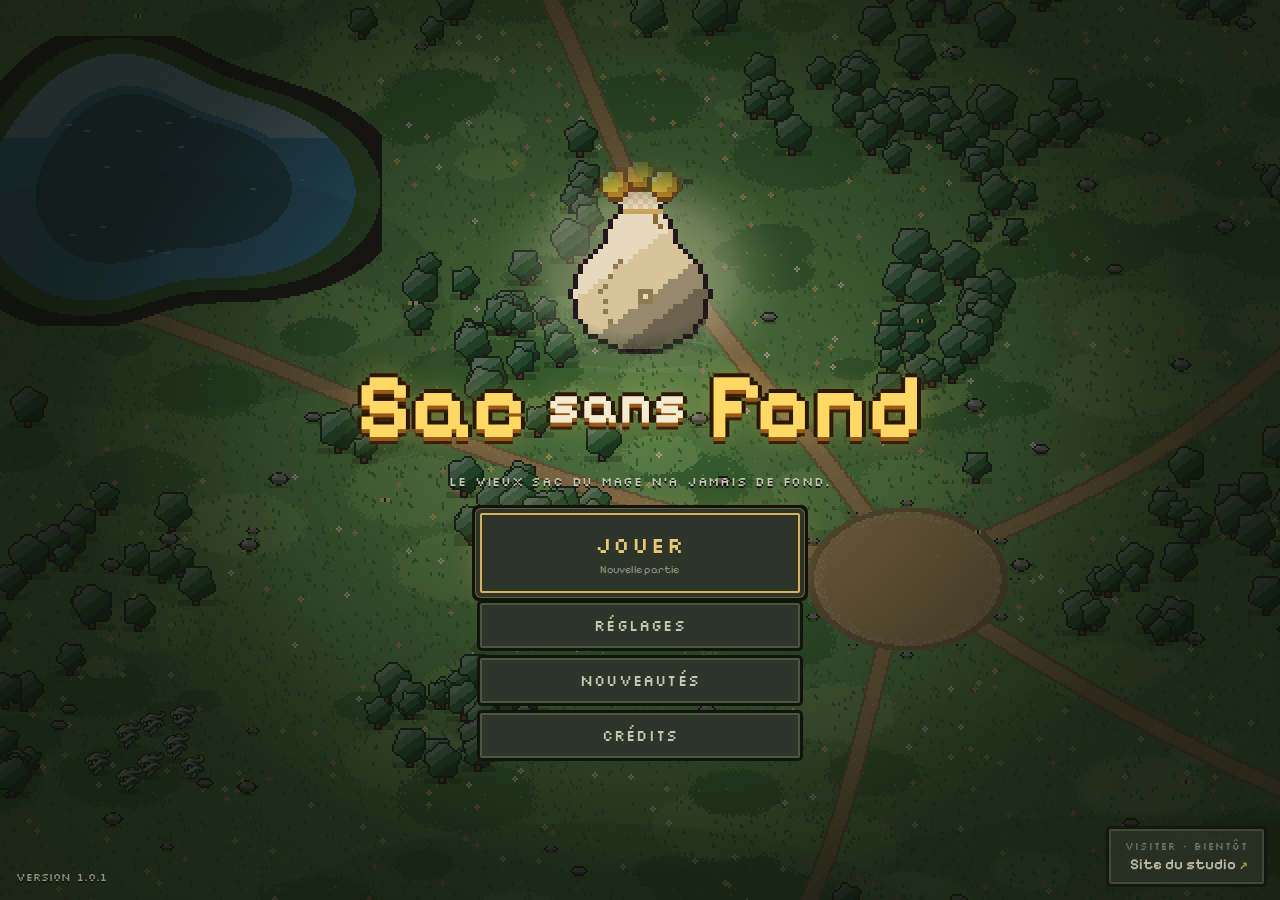
==== commit 4d50d979: "Écran d'accueil : Jouer/Continuer, Réglages, Nouveautés, Crédits, lien vers le site du studio La car" ====
--- a/index.html
+++ b/index.html
@@ -79,6 +79,28 @@
     </footer>
   </section>
 
+  <section class="screen" id="title" hidden>
+    <div class="tMain">
+      <canvas id="tBag" width="320" height="230" aria-hidden="true"></canvas>
+      <h1 class="tLogo">Sac <i>sans</i> Fond</h1>
+      <p class="tTag">Le vieux sac du mage n'a jamais de fond.</p>
+      <nav class="tMenu" aria-label="Menu principal">
+        <button class="tBtn tGo" type="button"><span id="tPlay">Jouer</span><small id="tPlaySub"></small></button>
+        <button class="tBtn" id="tSettings" type="button">Réglages</button>
+        <button class="tBtn" id="tNews" type="button">Nouveautés</button>
+        <button class="tBtn" id="tCredits" type="button">Crédits</button>
+      </nav>
+    </div>
+    <a class="tStudio" id="tStudio" target="_blank" rel="noopener"><span>Visiter</span><b>Site du studio</b></a>
+    <span class="tVersion" id="tVersion"></span>
+    <div class="tPanel" id="tPanel" hidden role="dialog" aria-labelledby="tPanelTitle">
+      <div class="tPanelBox">
+        <header><h2 id="tPanelTitle"></h2><button class="ghost" id="tClose" type="button" aria-label="Fermer">✕</button></header>
+        <div class="tPanelBody" id="tPanelBody"></div>
+      </div>
+    </div>
+  </section>
+
   <section class="screen" id="worldMap" hidden>
     <div class="wmBox">
       <header class="wmHead"><h2>Carte du monde</h2><span class="sub" id="wmSub"></span><button class="ghost" id="wmClose" type="button" aria-label="Fermer">✕</button></header>
@@ -89,7 +111,6 @@
   <section class="screen" id="result" hidden>
     <div class="box">
       <h2>Expédition terminée</h2>
-      <canvas id="resParty" width="480" height="96"></canvas>
       <div class="resSub" id="resSub"></div>
       <div class="resTier"><span class="tierIco" id="resTierIco"></span><div class="tbar"><i id="resTierFill"></i><b style="left:25%"></b><b style="left:50%"></b><b style="left:75%"></b></div><span id="resMult" class="num"></span></div>
       <div class="resLine"><span>Ramassé</span><span class="num" id="resGot">0</span></div>
--- a/style.css
+++ b/style.css
@@ -933,5 +933,47 @@
 .pmAcc.chal.own .pmChalN { color: #9fe07a; }
 .pmSp.secret { border-color: #6f5f34; box-shadow: 0 0 8px rgba(255, 207, 74, .35); }
 
-/* Bilan : la compagnie en pose de victoire */
-#resParty { display: block; width: 100%; max-width: 480px; height: auto; margin: 2px auto 6px; image-rendering: pixelated; }
+/* ---------- Écran d'accueil ---------- */
+#title { background: radial-gradient(ellipse 60% 70% at 50% 45%, rgba(20, 26, 17, .35), rgba(14, 18, 11, .82) 75%); backdrop-filter: none; -webkit-backdrop-filter: none; align-items: center; justify-content: center; z-index: 20; }
+#title[hidden] { display: none; }
+.tMain { display: flex; flex-direction: column; align-items: center; gap: 6px; padding: 16px; max-width: 100%; }
+#tBag { width: 320px; height: 230px; max-width: 80vw; image-rendering: pixelated; margin-bottom: -18px; -webkit-mask-image: radial-gradient(ellipse 50% 50% at 50% 55%, #000 55%, transparent 100%); mask-image: radial-gradient(ellipse 50% 50% at 50% 55%, #000 55%, transparent 100%); }
+.tLogo { margin: 0; font: 700 clamp(44px, 9vw, 92px)/1 var(--display); letter-spacing: .02em; color: #ffd866; text-align: center;
+  text-shadow: 0 4px 0 #9a5a16, 0 7px 0 #3a2008, 4px 0 0 #2a1806, -4px 0 0 #2a1806, 0 -4px 0 #2a1806, 0 0 28px rgba(255, 200, 80, .45); }
+.tLogo i { font-style: normal; font-size: .6em; color: var(--v3-cream); vertical-align: .25em; }
+.tTag { margin: 14px 0 18px; font: 400 13px var(--ui); letter-spacing: .06em; color: var(--v3-ink); text-shadow: 0 2px 0 #10140d; text-align: center; }
+.tMenu { display: flex; flex-direction: column; gap: 10px; width: min(320px, calc(100vw - 32px)); }
+.tBtn { font: 400 15px var(--ui); letter-spacing: .08em; color: var(--v3-ink); background: var(--v3-panel); border: 2px solid var(--v3-edge); border-radius: 2px; padding: 11px 18px; cursor: pointer;
+  box-shadow: 0 0 0 3px #10140d; display: flex; flex-direction: column; align-items: center; gap: 4px; transition: transform .08s, border-color .1s, color .1s; }
+.tBtn:hover, .tBtn:focus-visible { border-color: var(--v3-cream); color: var(--v3-cream); transform: translateY(-1px); outline: none; }
+.tBtn:active { transform: translateY(1px); }
+.tBtn.tGo { font-size: 22px; color: #e6c875; border-color: var(--v3-gold); padding: 15px 18px; box-shadow: 0 0 0 4px var(--v3-panel), 0 0 0 5px #6f5f34, 0 0 0 8px #10140d, 0 0 30px rgba(255, 200, 80, .25); }
+.tBtn.tGo:hover, .tBtn.tGo:focus-visible { color: #ffe08a; border-color: #ffe08a; }
+.tBtn small { font: 400 11px var(--body); letter-spacing: .02em; color: var(--v3-dim); }
+.tStudio { position: absolute; right: max(16px, env(safe-area-inset-right, 0px)); bottom: max(16px, env(safe-area-inset-bottom, 0px)); display: flex; flex-direction: column; align-items: flex-end; gap: 2px;
+  padding: 9px 14px; background: var(--v3-panel); border: 2px solid var(--v3-edge); border-radius: 2px; box-shadow: 0 0 0 3px #10140d; color: var(--v3-cream); text-decoration: none; cursor: pointer; }
+.tStudio span { font: 400 10px var(--ui); letter-spacing: .1em; color: var(--v3-dim); text-transform: uppercase; }
+.tStudio b { font: 600 15px var(--display); }
+.tStudio b::after { content: ' ↗'; color: var(--v3-gold); }
+.tStudio:hover { border-color: var(--v3-gold); }
+.tStudio.soon { cursor: default; opacity: .75; }
+.tStudio.soon span::after { content: ' · bientôt'; }
+.tStudio.soon:hover { border-color: var(--v3-edge); }
+.tVersion { position: absolute; left: max(16px, env(safe-area-inset-left, 0px)); bottom: max(16px, env(safe-area-inset-bottom, 0px)); font: 400 11px var(--ui); color: var(--v3-dim); text-shadow: 0 2px 0 #10140d; }
+.tPanel { position: absolute; inset: 0; display: flex; align-items: center; justify-content: center; background: rgba(10, 13, 8, .7); padding: 16px; }
+.tPanel[hidden] { display: none; }
+.tPanelBox { width: min(560px, 100%); max-height: min(640px, calc(100% - 32px)); display: flex; flex-direction: column; background: var(--v3-panel); border: 2px solid var(--v3-gold); border-radius: 2px; box-shadow: 0 0 0 4px #10140d; }
+.tPanelBox header { display: flex; align-items: center; justify-content: space-between; padding: 12px 16px; border-bottom: 2px solid var(--v3-edge); }
+.tPanelBox h2 { margin: 0; font: 400 18px var(--ui); letter-spacing: .08em; color: #e6c875; }
+.tPanelBody { overflow-y: auto; padding: 8px 18px 18px; color: var(--v3-ink); }
+.tPanelBody h3 { font: 400 13px var(--ui); letter-spacing: .06em; color: var(--v3-cream); margin: 16px 0 8px; }
+.tCredits { display: grid; grid-template-columns: auto 1fr; gap: 8px 18px; margin: 12px 0; }
+.tCredits dt { font: 400 11px var(--ui); color: var(--v3-dim); letter-spacing: .06em; padding-top: 3px; }
+.tCredits dd { margin: 0; font: 500 15px var(--body); color: var(--v3-cream); }
+@media (max-width: 560px) {
+  .tStudio { position: static; margin-top: 18px; align-items: center; }
+  #title { justify-content: flex-start; overflow-y: auto; padding-top: 12px; }
+  .tVersion { position: static; margin: 12px 0 16px; }
+  .tCredits { grid-template-columns: 1fr; gap: 2px; }
+  .tCredits dd { margin-bottom: 8px; }
+}
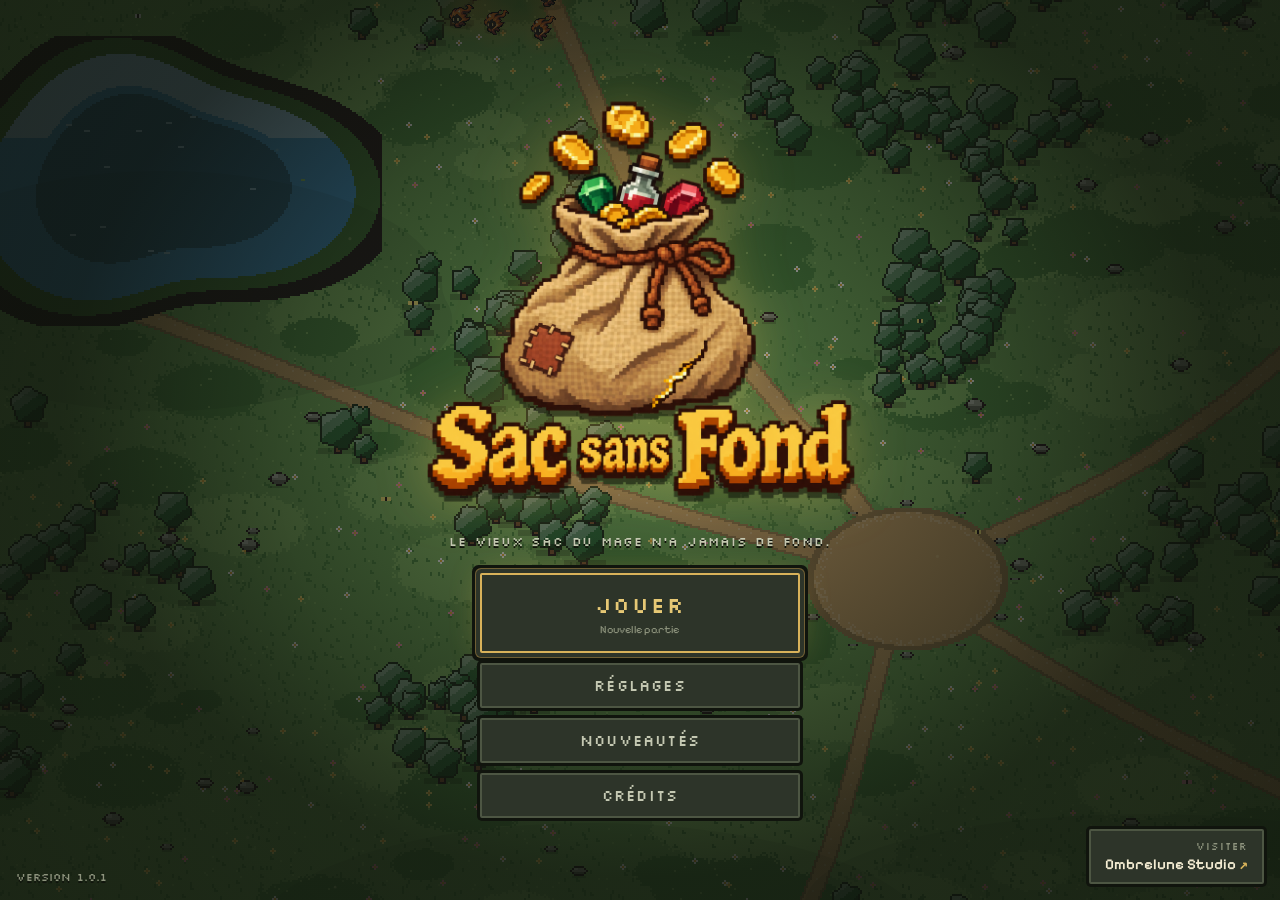
==== commit fa2e97a5: "Écran d'accueil : logo dessiné de Mathis à la place du titre en texte Co-Authored-By: Claude Opus 5." ====
--- a/index.html
+++ b/index.html
@@ -81,8 +81,7 @@
 
   <section class="screen" id="title" hidden>
     <div class="tMain">
-      <canvas id="tBag" width="320" height="230" aria-hidden="true"></canvas>
-      <h1 class="tLogo">Sac <i>sans</i> Fond</h1>
+      <h1 class="tLogo"><img src="assets/logo.png" alt="Sac sans Fond" width="918" height="900"></h1>
       <p class="tTag">Le vieux sac du mage n'a jamais de fond.</p>
       <nav class="tMenu" aria-label="Menu principal">
         <button class="tBtn tGo" type="button"><span id="tPlay">Jouer</span><small id="tPlaySub"></small></button>
--- a/style.css
+++ b/style.css
@@ -937,11 +937,11 @@
 #title { background: radial-gradient(ellipse 60% 70% at 50% 45%, rgba(20, 26, 17, .35), rgba(14, 18, 11, .82) 75%); backdrop-filter: none; -webkit-backdrop-filter: none; align-items: center; justify-content: center; z-index: 20; }
 #title[hidden] { display: none; }
 .tMain { display: flex; flex-direction: column; align-items: center; gap: 6px; padding: 16px; max-width: 100%; }
-#tBag { width: 320px; height: 230px; max-width: 80vw; image-rendering: pixelated; margin-bottom: -18px; -webkit-mask-image: radial-gradient(ellipse 50% 50% at 50% 55%, #000 55%, transparent 100%); mask-image: radial-gradient(ellipse 50% 50% at 50% 55%, #000 55%, transparent 100%); }
-.tLogo { margin: 0; font: 700 clamp(44px, 9vw, 92px)/1 var(--display); letter-spacing: .02em; color: #ffd866; text-align: center;
-  text-shadow: 0 4px 0 #9a5a16, 0 7px 0 #3a2008, 4px 0 0 #2a1806, -4px 0 0 #2a1806, 0 -4px 0 #2a1806, 0 0 28px rgba(255, 200, 80, .45); }
-.tLogo i { font-style: normal; font-size: .6em; color: var(--v3-cream); vertical-align: .25em; }
-.tTag { margin: 14px 0 18px; font: 400 13px var(--ui); letter-spacing: .06em; color: var(--v3-ink); text-shadow: 0 2px 0 #10140d; text-align: center; }
+.tLogo { margin: 0; line-height: 0; animation: tFloat 4s ease-in-out infinite; filter: drop-shadow(0 6px 0 rgba(10, 13, 8, .55)) drop-shadow(0 0 26px rgba(255, 200, 80, .28)); }
+.tLogo img { height: min(440px, 52vh); width: auto; max-width: calc(100vw - 32px); object-fit: contain; }
+@keyframes tFloat { 50% { transform: translateY(-6px); } }
+@media (prefers-reduced-motion: reduce) { .tLogo { animation: none; } }
+.tTag { margin: 4px 0 18px; font: 400 13px var(--ui); letter-spacing: .06em; color: var(--v3-ink); text-shadow: 0 2px 0 #10140d; text-align: center; }
 .tMenu { display: flex; flex-direction: column; gap: 10px; width: min(320px, calc(100vw - 32px)); }
 .tBtn { font: 400 15px var(--ui); letter-spacing: .08em; color: var(--v3-ink); background: var(--v3-panel); border: 2px solid var(--v3-edge); border-radius: 2px; padding: 11px 18px; cursor: pointer;
   box-shadow: 0 0 0 3px #10140d; display: flex; flex-direction: column; align-items: center; gap: 4px; transition: transform .08s, border-color .1s, color .1s; }
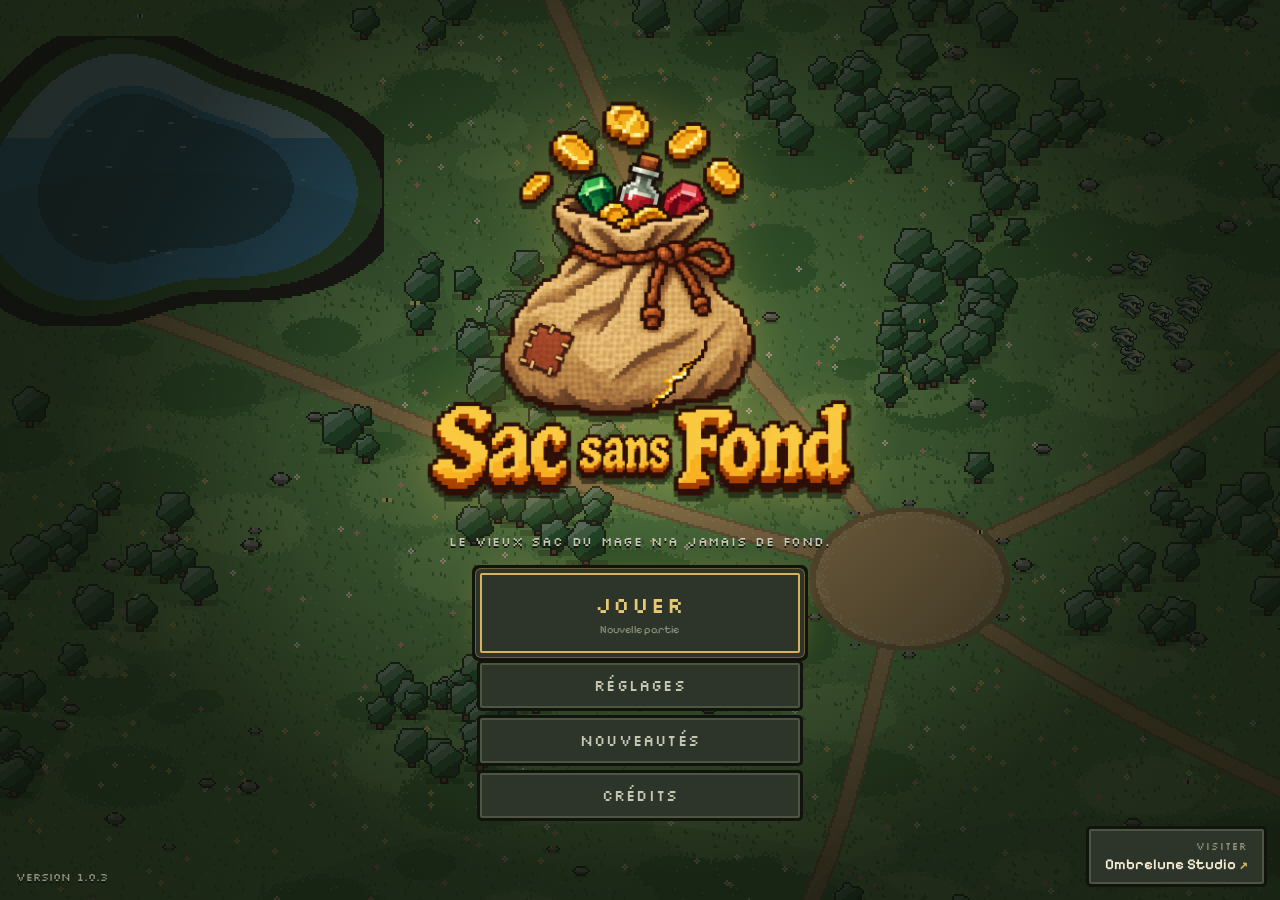
==== commit a5e17a8a: "Fusion de main (1.0.2) ; version 1.0.3 « L'accueil » Co-Authored-By: Claude Opus 5.5 <noreply@anthro" ====
--- a/index.html
+++ b/index.html
@@ -110,6 +110,7 @@
   <section class="screen" id="result" hidden>
     <div class="box">
       <h2>Expédition terminée</h2>
+      <canvas id="resParty" width="480" height="96"></canvas>
       <div class="resSub" id="resSub"></div>
       <div class="resTier"><span class="tierIco" id="resTierIco"></span><div class="tbar"><i id="resTierFill"></i><b style="left:25%"></b><b style="left:50%"></b><b style="left:75%"></b></div><span id="resMult" class="num"></span></div>
       <div class="resLine"><span>Ramassé</span><span class="num" id="resGot">0</span></div>
--- a/style.css
+++ b/style.css
@@ -977,3 +977,16 @@
   .tCredits { grid-template-columns: 1fr; gap: 2px; }
   .tCredits dd { margin-bottom: 8px; }
 }
+/* Bilan : la compagnie en pose de victoire */
+#resParty { display: block; width: 100%; max-width: 480px; height: auto; margin: 2px auto 6px; image-rendering: pixelated; }
+
+/* « Choisis ta voie » : aperçu animé des deux classes dans la fiche */
+.clsDuel { display: flex; align-items: flex-end; justify-content: center; gap: 6px; margin: 8px 0 4px; }
+.clsDuel .vs { font-size: 11px; opacity: .6; padding-bottom: 30px; }
+.clsDuel .dCls { display: flex; flex-direction: column; align-items: center; padding: 4px 4px 6px; border-radius: 6px; background: rgba(0,0,0,.25); border: 1px solid rgba(255,255,255,.08); width: 110px; }
+.clsDuel .dCls.me { border-color: var(--c, #ffe68a); box-shadow: 0 0 8px color-mix(in srgb, var(--c, #ffe68a) 40%, transparent); }
+.clsDuel .dCls canvas { width: 96px; height: 92px; image-rendering: pixelated; }
+.clsDuel .dCls b { font-size: 11px; text-align: center; line-height: 1.2; }
+.clsDuel .dCls i { font-size: 10px; font-style: normal; color: #9fe39a; }
+.epVol.epFx input { flex: none; width: 18px; height: 18px; }
+.epVol.epFx .cuHint { margin: 0; }
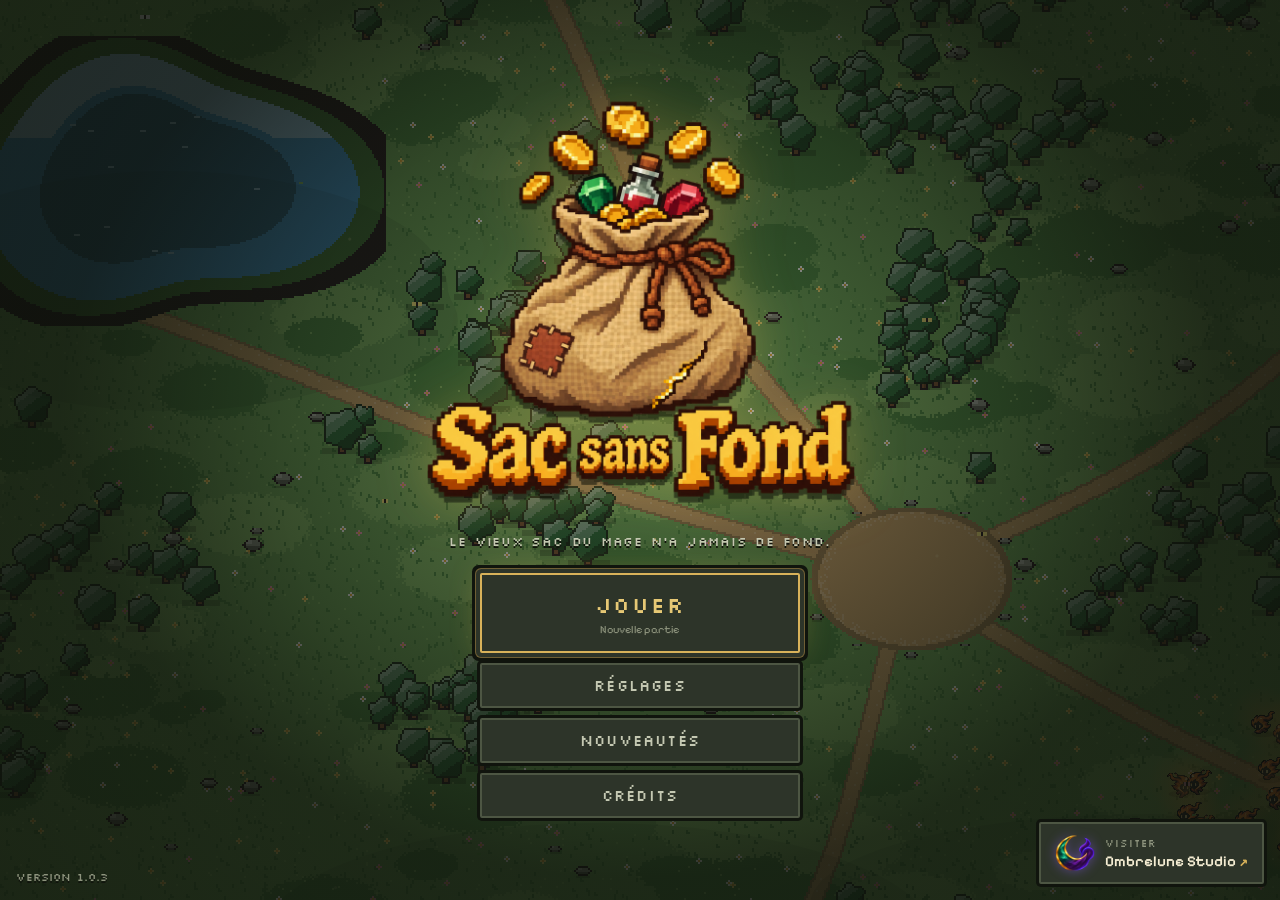
==== commit 9c996326: "Écran d'accueil : logo d'Ombrelune Studio sur le bouton du site, logo mieux cadré sur téléphone Co-A" ====
--- a/index.html
+++ b/index.html
@@ -90,7 +90,7 @@
         <button class="tBtn" id="tCredits" type="button">Crédits</button>
       </nav>
     </div>
-    <a class="tStudio" id="tStudio" target="_blank" rel="noopener"><span>Visiter</span><b>Site du studio</b></a>
+    <a class="tStudio" id="tStudio" target="_blank" rel="noopener"><img src="assets/ombrelune.png" alt="" width="40" height="40"><span class="tStudioTxt"><span>Visiter</span><b>Site du studio</b></span></a>
     <span class="tVersion" id="tVersion"></span>
     <div class="tPanel" id="tPanel" hidden role="dialog" aria-labelledby="tPanelTitle">
       <div class="tPanelBox">
--- a/style.css
+++ b/style.css
@@ -938,7 +938,7 @@
 #title[hidden] { display: none; }
 .tMain { display: flex; flex-direction: column; align-items: center; gap: 6px; padding: 16px; max-width: 100%; }
 .tLogo { margin: 0; line-height: 0; animation: tFloat 4s ease-in-out infinite; filter: drop-shadow(0 6px 0 rgba(10, 13, 8, .55)) drop-shadow(0 0 26px rgba(255, 200, 80, .28)); }
-.tLogo img { height: min(440px, 52vh); width: auto; max-width: calc(100vw - 32px); object-fit: contain; }
+.tLogo img { height: min(440px, 52vh, calc((100vw - 32px) * .98)); width: auto; }
 @keyframes tFloat { 50% { transform: translateY(-6px); } }
 @media (prefers-reduced-motion: reduce) { .tLogo { animation: none; } }
 .tTag { margin: 4px 0 18px; font: 400 13px var(--ui); letter-spacing: .06em; color: var(--v3-ink); text-shadow: 0 2px 0 #10140d; text-align: center; }
@@ -952,12 +952,16 @@
 .tBtn small { font: 400 11px var(--body); letter-spacing: .02em; color: var(--v3-dim); }
 .tStudio { position: absolute; right: max(16px, env(safe-area-inset-right, 0px)); bottom: max(16px, env(safe-area-inset-bottom, 0px)); display: flex; flex-direction: column; align-items: flex-end; gap: 2px;
   padding: 9px 14px; background: var(--v3-panel); border: 2px solid var(--v3-edge); border-radius: 2px; box-shadow: 0 0 0 3px #10140d; color: var(--v3-cream); text-decoration: none; cursor: pointer; }
-.tStudio span { font: 400 10px var(--ui); letter-spacing: .1em; color: var(--v3-dim); text-transform: uppercase; }
+.tStudio { flex-direction: row; align-items: center; gap: 10px; }
+.tStudio img { width: 40px; height: 40px; filter: drop-shadow(0 0 6px rgba(140, 90, 255, .45)); transition: transform .2s; }
+.tStudio:hover img { transform: rotate(-12deg) scale(1.08); }
+.tStudioTxt { display: flex; flex-direction: column; align-items: flex-start; gap: 2px; }
+.tStudio .tStudioTxt span { font: 400 10px var(--ui); letter-spacing: .1em; color: var(--v3-dim); text-transform: uppercase; }
 .tStudio b { font: 600 15px var(--display); }
 .tStudio b::after { content: ' ↗'; color: var(--v3-gold); }
 .tStudio:hover { border-color: var(--v3-gold); }
 .tStudio.soon { cursor: default; opacity: .75; }
-.tStudio.soon span::after { content: ' · bientôt'; }
+.tStudio.soon .tStudioTxt > span::after { content: ' · bientôt'; }
 .tStudio.soon:hover { border-color: var(--v3-edge); }
 .tVersion { position: absolute; left: max(16px, env(safe-area-inset-left, 0px)); bottom: max(16px, env(safe-area-inset-bottom, 0px)); font: 400 11px var(--ui); color: var(--v3-dim); text-shadow: 0 2px 0 #10140d; }
 .tPanel { position: absolute; inset: 0; display: flex; align-items: center; justify-content: center; background: rgba(10, 13, 8, .7); padding: 16px; }
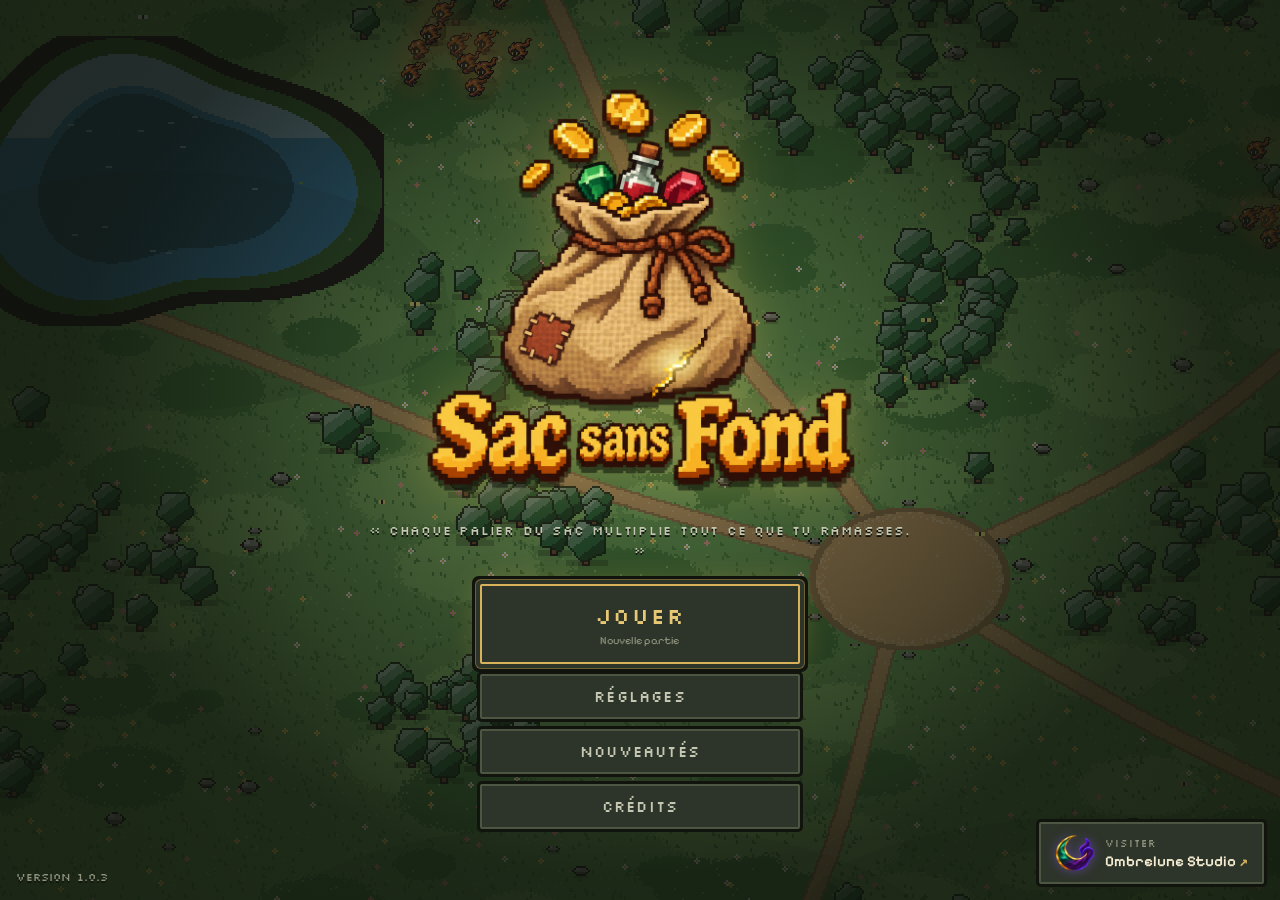
==== commit 420aa0a8: "Accueil : logo animé, astuces du vieux mage, icône d'onglet, musique d'accueil prête à brancher Co-A" ====
--- a/index.html
+++ b/index.html
@@ -6,6 +6,9 @@
 <title>Sac sans Fond</title>
 <link rel="preconnect" href="https://fonts.googleapis.com">
 <link rel="stylesheet" href="https://fonts.googleapis.com/css2?family=Pixelify+Sans:wght@400;500;600;700&family=Silkscreen:wght@400;700&display=swap">
+<link rel="icon" type="image/png" sizes="32x32" href="assets/icone-32.png">
+<link rel="icon" type="image/png" sizes="512x512" href="assets/icone-512.png">
+<link rel="apple-touch-icon" href="assets/icone-180.png">
 <link rel="stylesheet" href="style.css">
 </head>
 <body>
@@ -81,8 +84,8 @@
 
   <section class="screen" id="title" hidden>
     <div class="tMain">
-      <h1 class="tLogo"><img src="assets/logo.png" alt="Sac sans Fond" width="918" height="900"></h1>
-      <p class="tTag">Le vieux sac du mage n'a jamais de fond.</p>
+      <h1 class="tLogo"><img src="assets/logo.png" alt="Sac sans Fond" width="918" height="900"><span class="tFx" aria-hidden="true"><i class="tSpark" style="left:47%;top:9%;--d:0s;--z:1"></i><i class="tSpark" style="left:35%;top:15.5%;--d:1.3s;--z:0.8"></i><i class="tSpark" style="left:60%;top:13%;--d:2.1s;--z:0.9"></i><i class="tSpark" style="left:69%;top:21%;--d:0.7s;--z:0.8"></i><i class="tSpark" style="left:27%;top:23.6%;--d:2.8s;--z:0.7"></i><i class="tSpark" style="left:40%;top:25%;--d:1.8s;--z:0.7"></i><i class="tSpark" style="left:59%;top:25.7%;--d:3.3s;--z:0.75"></i><i class="tSpark" style="left:52%;top:21%;--d:0.4s;--z:0.6"></i><i class="tSpark" style="left:84%;top:79%;--d:2.5s;--z:0.9"></i><i class="tSpark" style="left:15%;top:76%;--d:3.8s;--z:0.8"></i><i class="tTear" style="left:58%;top:66.5%"></i></span></h1>
+      <p class="tTag" id="tTip" aria-live="polite">Le vieux sac du mage n'a jamais de fond.</p>
       <nav class="tMenu" aria-label="Menu principal">
         <button class="tBtn tGo" type="button"><span id="tPlay">Jouer</span><small id="tPlaySub"></small></button>
         <button class="tBtn" id="tSettings" type="button">Réglages</button>
--- a/style.css
+++ b/style.css
@@ -994,3 +994,20 @@
 .clsDuel .dCls i { font-size: 10px; font-style: normal; color: #9fe39a; }
 .epVol.epFx input { flex: none; width: 18px; height: 18px; }
 .epVol.epFx .cuHint { margin: 0; }
+
+/* Logo animé : pièces qui scintillent, déchirure qui pulse ; astuces du vieux mage */
+.tLogo { position: relative; }
+.tFx { position: absolute; inset: 0; pointer-events: none; }
+.tSpark { position: absolute; width: calc(26px * var(--z, 1)); height: calc(26px * var(--z, 1)); margin: calc(-13px * var(--z, 1)) 0 0 calc(-13px * var(--z, 1)); opacity: 0;
+  background: radial-gradient(circle, #fff 0 12%, transparent 13%),
+    linear-gradient(90deg, transparent 44%, #fff8d0 44% 56%, transparent 56%),
+    linear-gradient(0deg, transparent 44%, #fff8d0 44% 56%, transparent 56%);
+  -webkit-mask: radial-gradient(circle, #000 20%, transparent 70%); mask: radial-gradient(circle, #000 20%, transparent 70%);
+  filter: drop-shadow(0 0 4px #ffe08a); animation: tTwinkle 4.2s steps(6) infinite; animation-delay: var(--d, 0s); }
+@keyframes tTwinkle { 0%, 70%, 100% { opacity: 0; transform: scale(.3) rotate(0); } 80% { opacity: 1; transform: scale(1) rotate(45deg); } 90% { opacity: .6; transform: scale(.6) rotate(90deg); } }
+.tTear { position: absolute; width: 18%; height: 14%; margin: -7% 0 0 -9%; border-radius: 50%;
+  background: radial-gradient(ellipse, rgba(255, 236, 140, .85), rgba(255, 190, 60, .35) 40%, transparent 70%); mix-blend-mode: screen; animation: tPulse 2.6s ease-in-out infinite; }
+@keyframes tPulse { 0%, 100% { opacity: .15; transform: scale(.8); } 50% { opacity: .9; transform: scale(1.1); } }
+#tTip { min-height: 2.6em; max-width: min(560px, calc(100vw - 32px)); transition: opacity .35s; line-height: 1.5; }
+#tTip.out { opacity: 0; }
+@media (prefers-reduced-motion: reduce) { .tSpark, .tTear { animation: none; } }
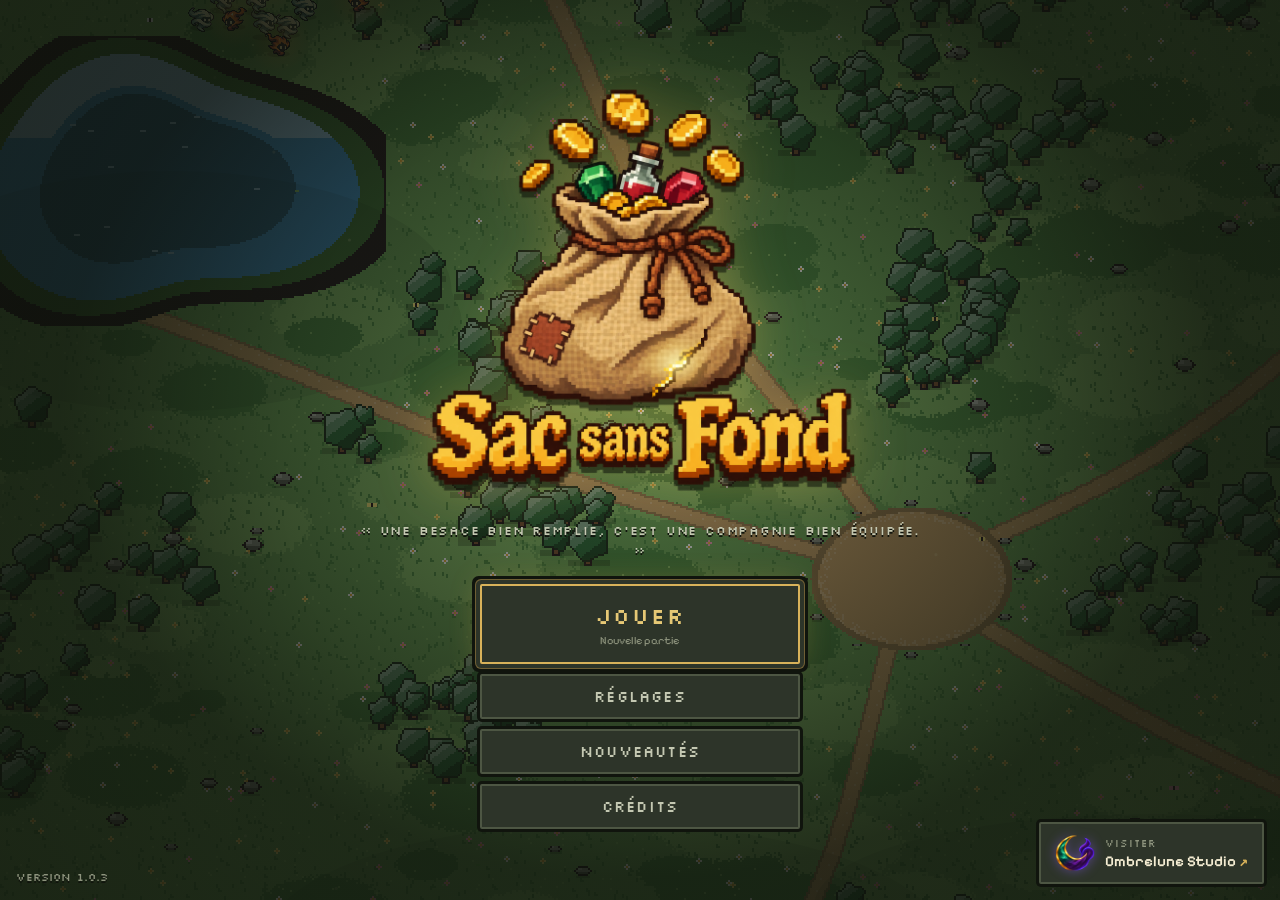
==== commit 0821d71c: "Écran de chargement : le sac se remplit pendant que les images arrivent Co-Authored-By: Claude Opus " ====
--- a/index.html
+++ b/index.html
@@ -12,6 +12,11 @@
 <link rel="stylesheet" href="style.css">
 </head>
 <body>
+<div id="loader" role="status" aria-label="Chargement">
+  <div class="ldBag"><img class="ldEmpty" src="assets/icone-512.png" alt=""><img class="ldFull" id="ldFull" src="assets/icone-512.png" alt=""></div>
+  <div class="ldBar"><i id="ldFill"></i></div>
+  <p class="ldTxt" id="ldTxt">Le vieux mage remplit le sac…</p>
+</div>
 <div id="app">
   <canvas id="cv"></canvas>
 
--- a/style.css
+++ b/style.css
@@ -1011,3 +1011,16 @@
 #tTip { min-height: 2.6em; max-width: min(560px, calc(100vw - 32px)); transition: opacity .35s; line-height: 1.5; }
 #tTip.out { opacity: 0; }
 @media (prefers-reduced-motion: reduce) { .tSpark, .tTear { animation: none; } }
+
+/* Écran de chargement : le sac se remplit pendant que les images arrivent */
+#loader { position: fixed; inset: 0; z-index: 50; display: flex; flex-direction: column; align-items: center; justify-content: center; gap: 18px;
+  background: radial-gradient(ellipse 60% 60% at 50% 45%, #2b3226, #141a11 75%); transition: opacity .45s; }
+#loader.done { opacity: 0; pointer-events: none; }
+.ldBag { position: relative; width: min(180px, 40vw); aspect-ratio: 1; animation: tFloat 2.4s ease-in-out infinite; }
+.ldBag img { position: absolute; inset: 0; width: 100%; height: 100%; }
+.ldEmpty { filter: grayscale(1) brightness(.35); }
+.ldFull { --p: 8%; clip-path: inset(calc(100% - var(--p)) 0 0 0); }
+.ldBag { filter: drop-shadow(0 0 14px rgba(255, 200, 80, .35)); }
+.ldBar { width: min(260px, 60vw); height: 10px; background: #10140d; border: 2px solid #4d5643; border-radius: 2px; }
+.ldBar i { display: block; height: 100%; width: 8%; background: linear-gradient(#ffe08a, #d8a23a); box-shadow: 0 0 8px rgba(255, 200, 80, .5); }
+.ldTxt { margin: 0; font: 400 12px 'Silkscreen', 'Pixelify Sans', monospace; letter-spacing: .06em; color: #8e947e; text-align: center; padding: 0 16px; }
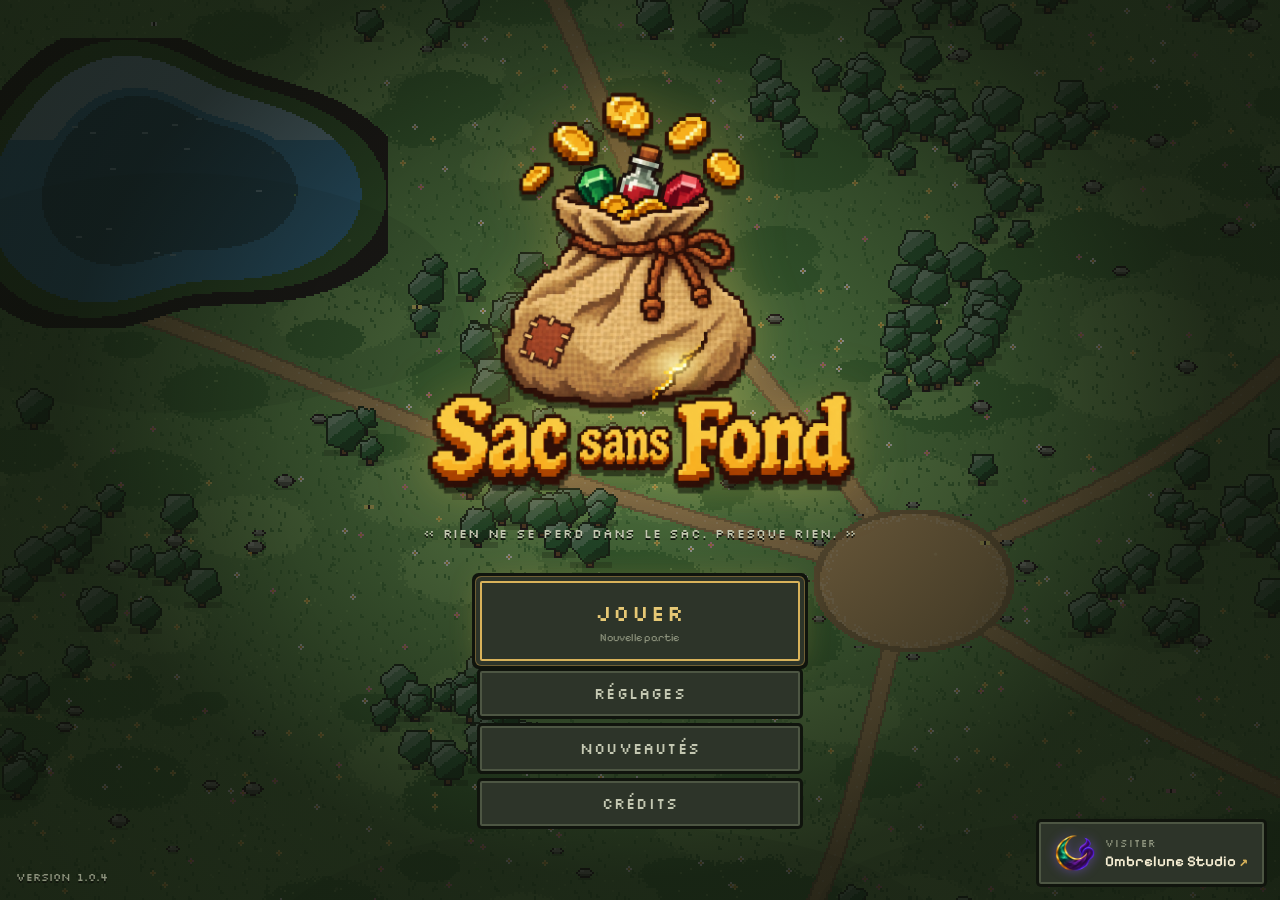
==== commit 172ec605: "Antre du boss : condition visible, portail scellé expliqué, ouverture immédiate au palier soie (1.0." ====
--- a/index.html
+++ b/index.html
@@ -82,6 +82,7 @@
       <button class="zoneCard" id="lairBtn" type="button">
         <span class="zoneName" id="zoneName">Clairière</span>
         <span class="zoneBoss" id="zoneBoss">Antre du Brasier</span>
+        <span class="zoneHint" id="zoneHint"></span>
       </button>
       <span class="sub" id="stats" hidden></span>
     </footer>
--- a/style.css
+++ b/style.css
@@ -323,6 +323,13 @@
 .zoneCard { border-radius: 2px; border: 2px solid var(--v3-edge); background: radial-gradient(circle at 34px 50%, rgba(255, 170, 70, .6) 0 5px, rgba(255, 120, 40, .2) 6px 20px, transparent 21px), linear-gradient(90deg, #4c4a3a 0 66px, var(--v3-panel) 66px); padding-left: 80px; min-width: 260px; }
 .zoneCard .zoneName { font: 400 15px var(--ui); color: #ecebd8; letter-spacing: .06em; }
 .zoneCard .zoneBoss { font: 400 15px var(--body); color: #e6c875; }
+/* condition d'ouverture de l'antre, toujours visible sous son nom */
+.zoneCard .zoneHint { display: flex; align-items: center; gap: 6px; font: 400 12px var(--body); color: #b8b49c; max-width: 300px; line-height: 1.25; }
+.zoneCard.sealed .zoneHint { color: #f0d9a8; }
+.tierPips { display: inline-flex; gap: 3px; flex: none; }
+.tierPips i { width: 11px; height: 11px; border: 1px solid #0e130b; background: #3a3a30; box-shadow: inset 0 0 0 1px rgba(255,255,255,.08); }
+.tierPips i.on { background: var(--c); }
+.tierPips i:last-child { outline: 1px solid #e6c875; outline-offset: 1px; }
 
 /* liens : fins, cernés de noir ; vifs une fois achetés, presque noirs sinon */
 #treeLines path { shape-rendering: crispEdges; }
